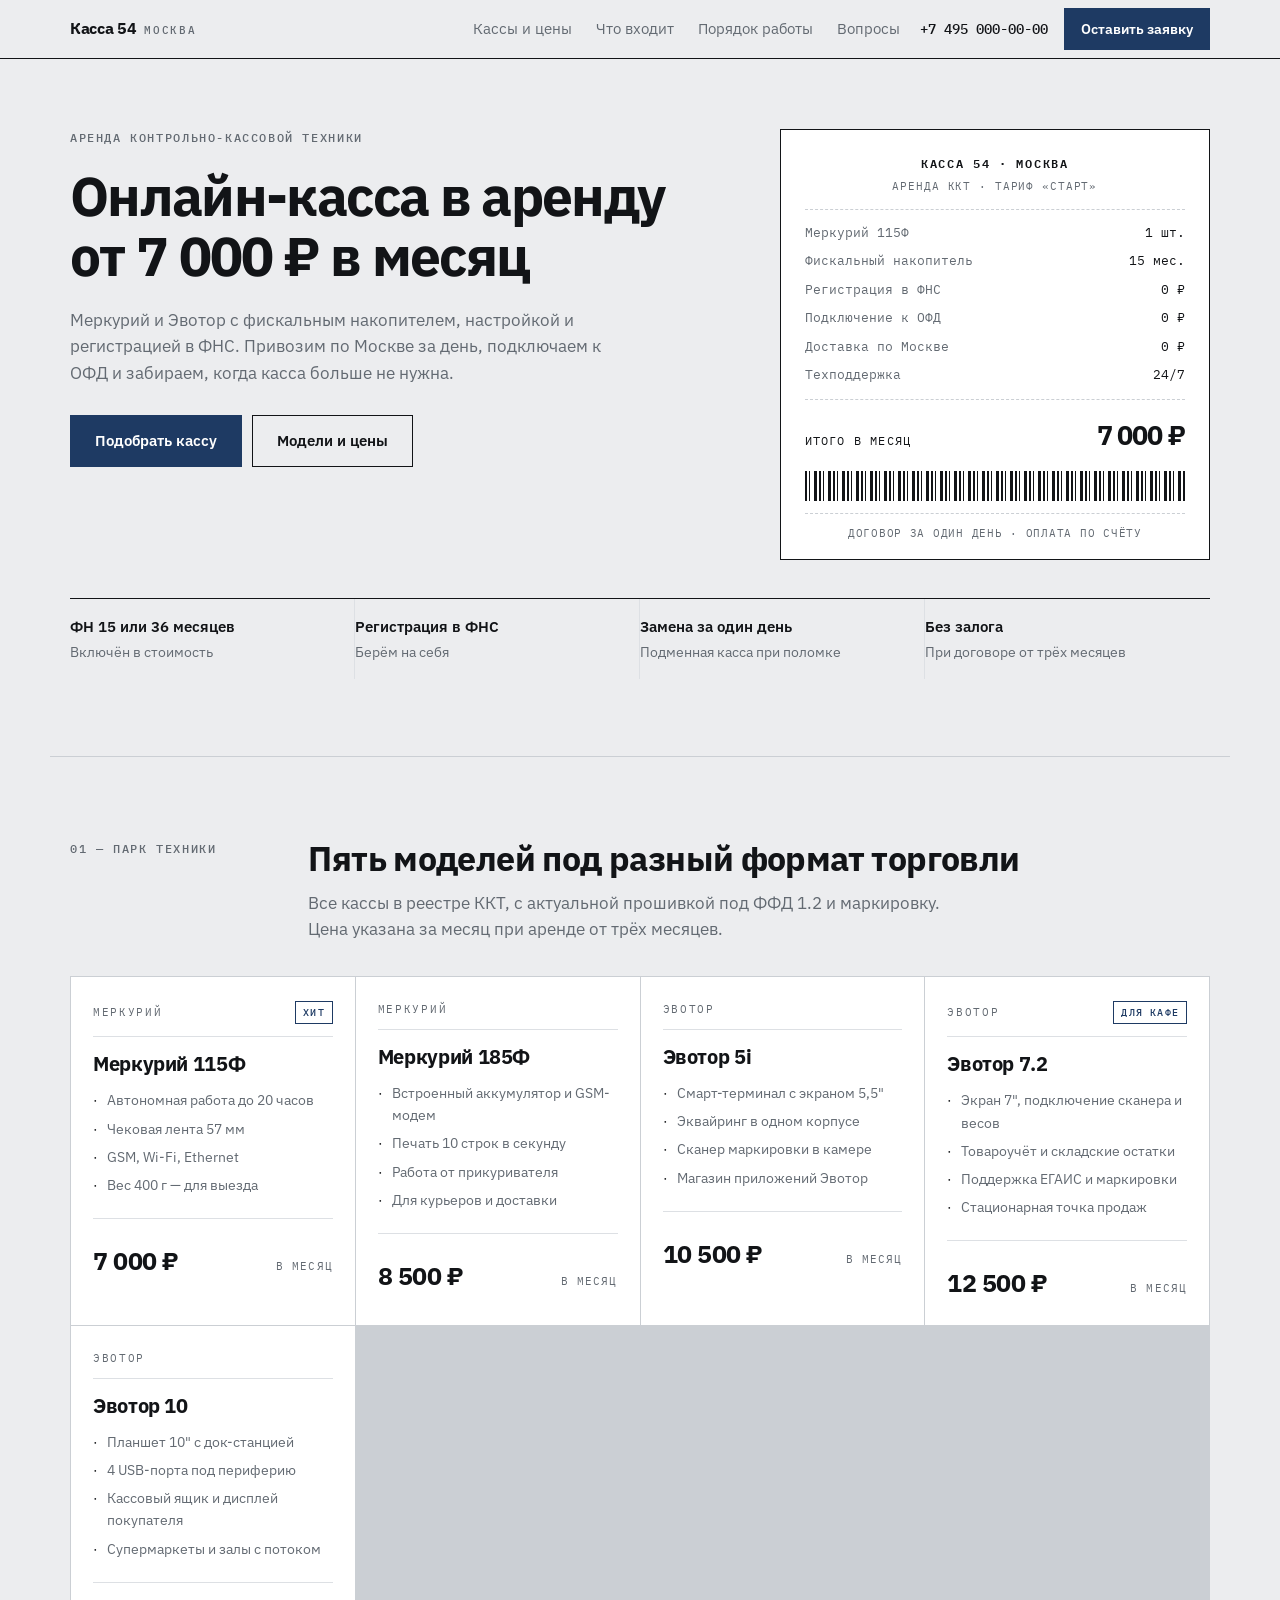
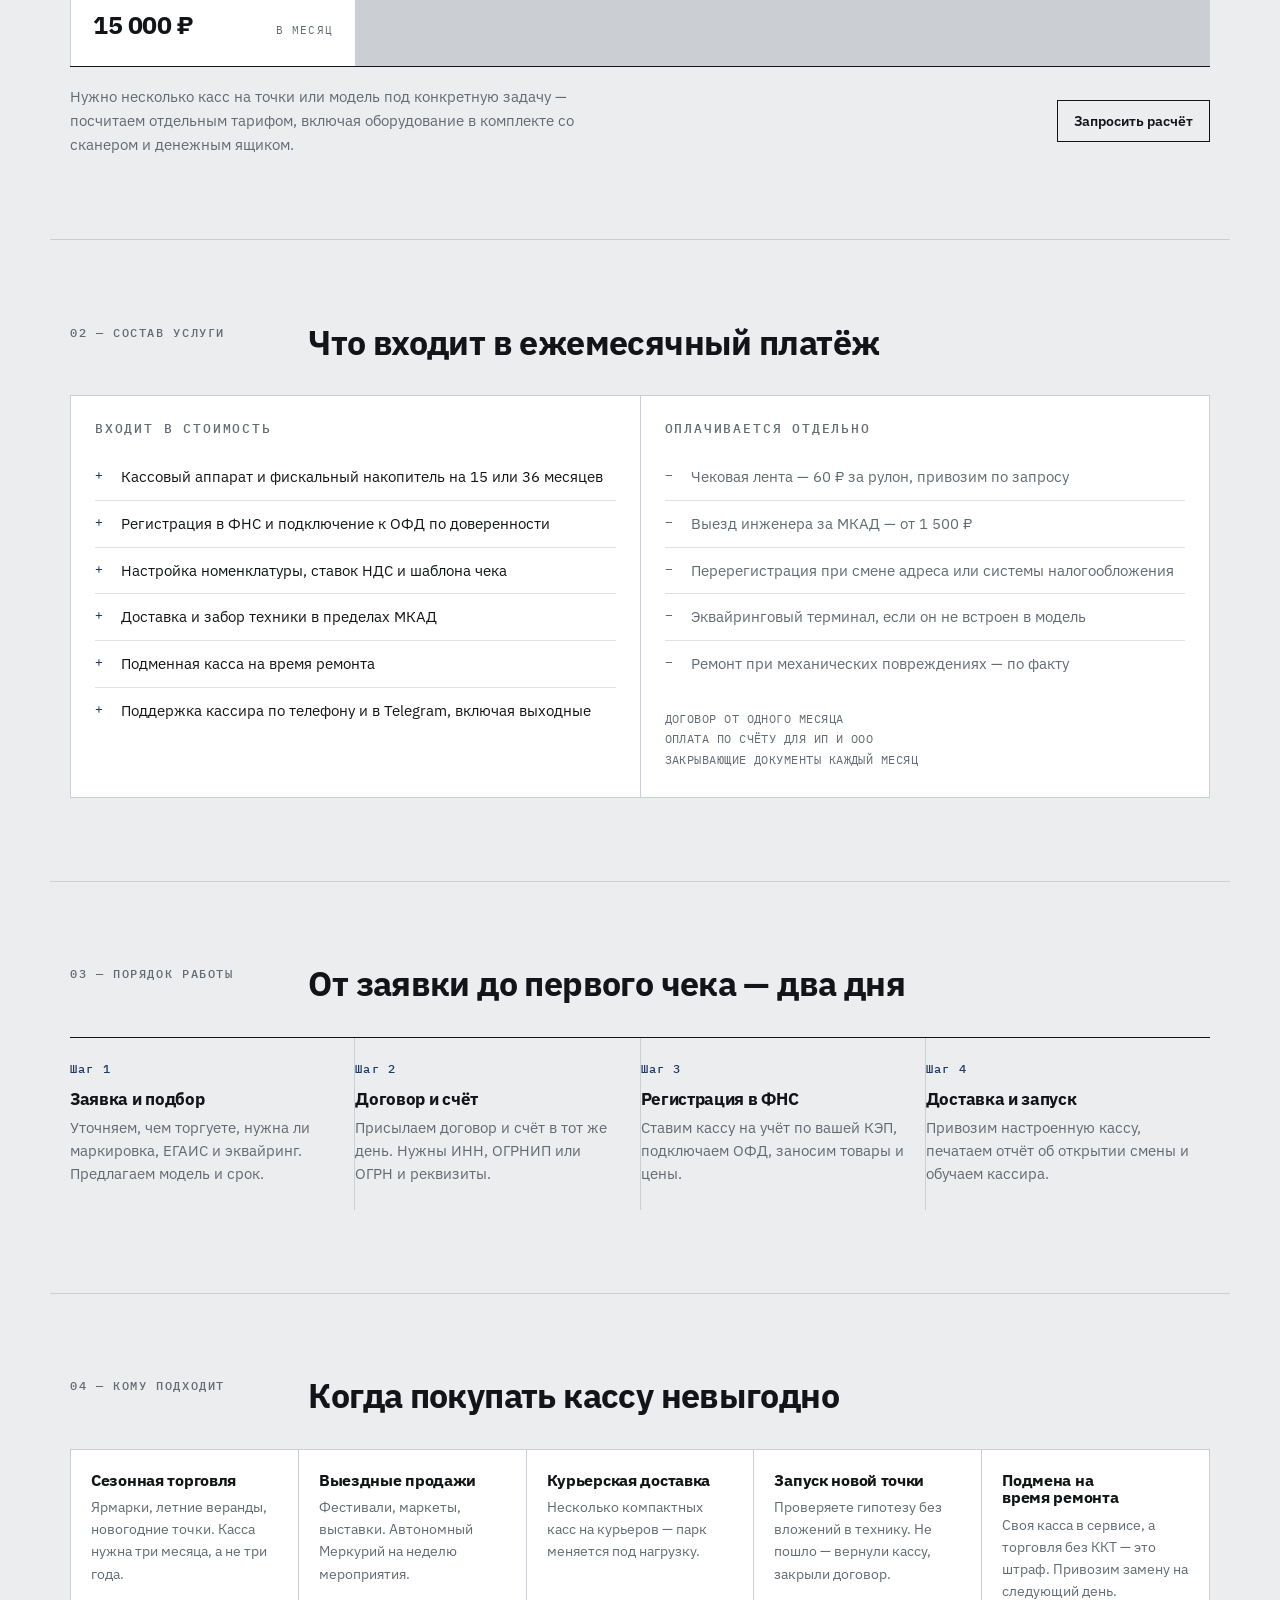
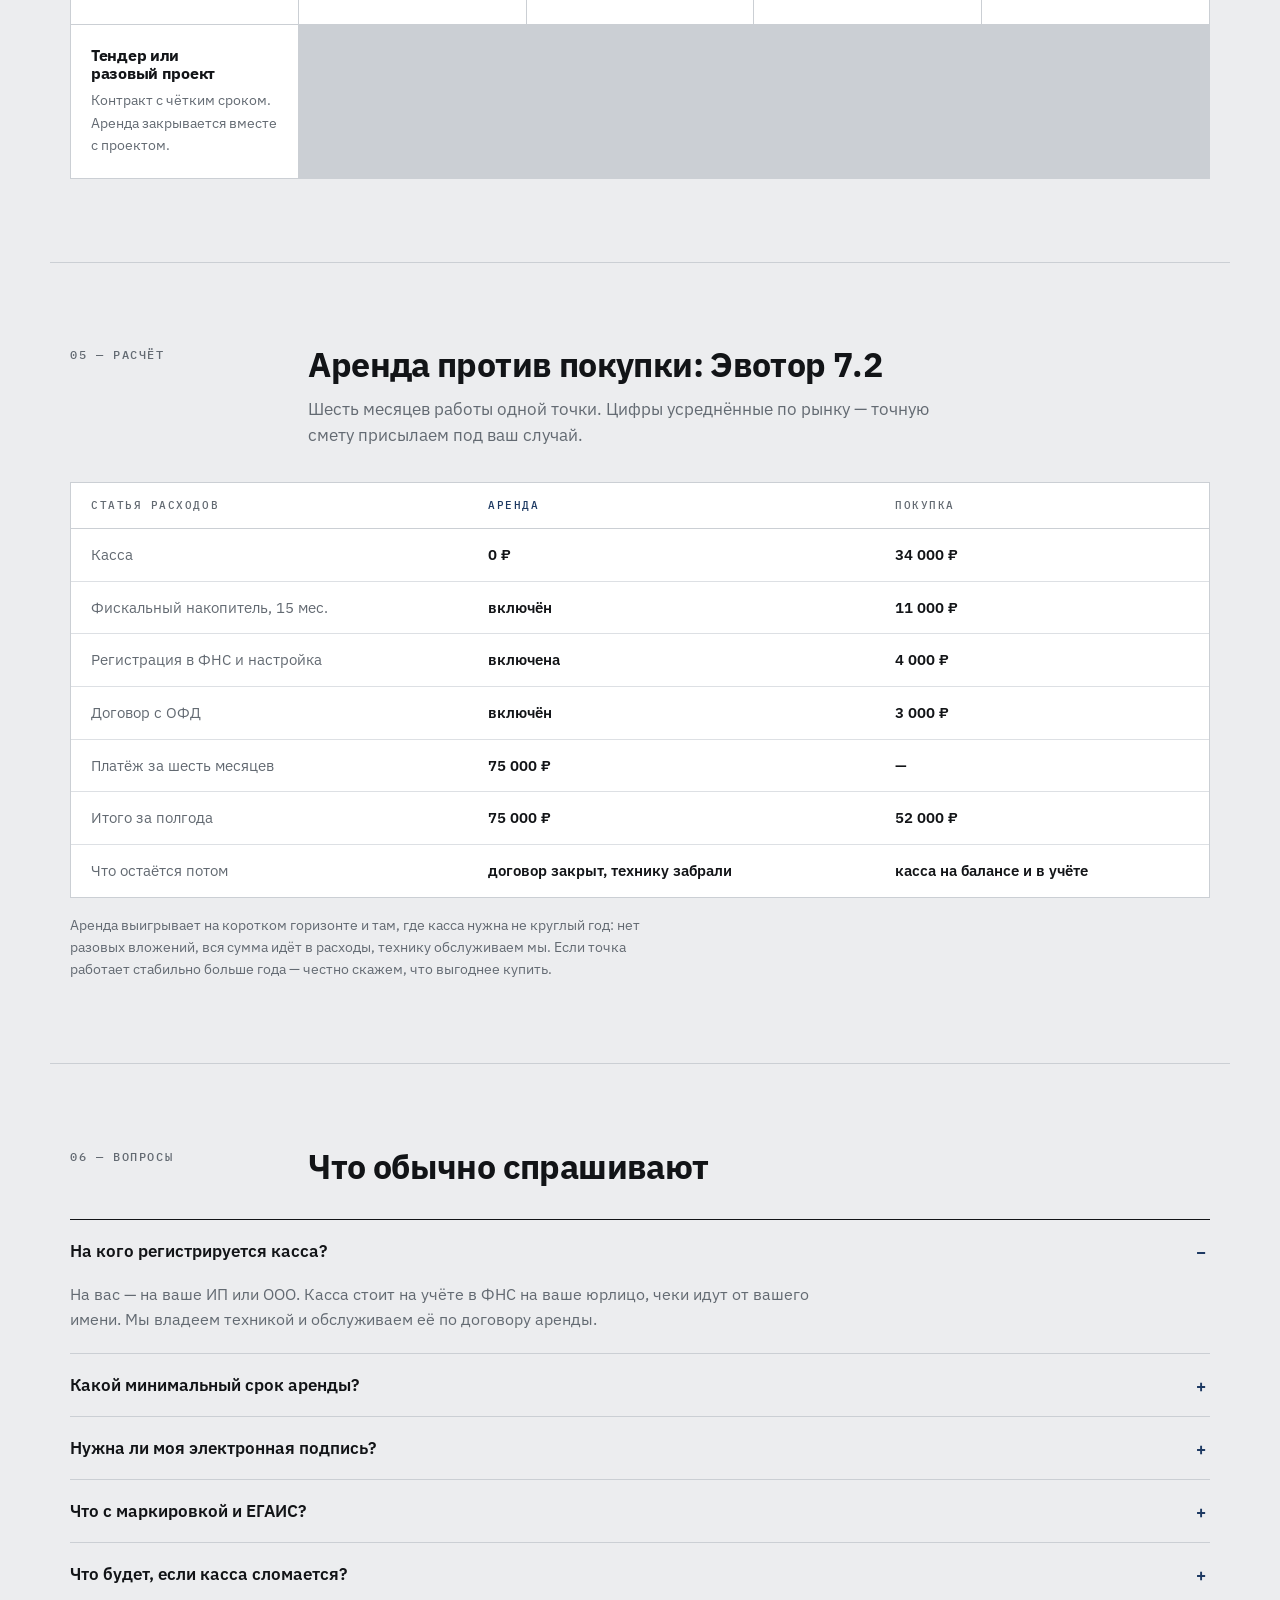
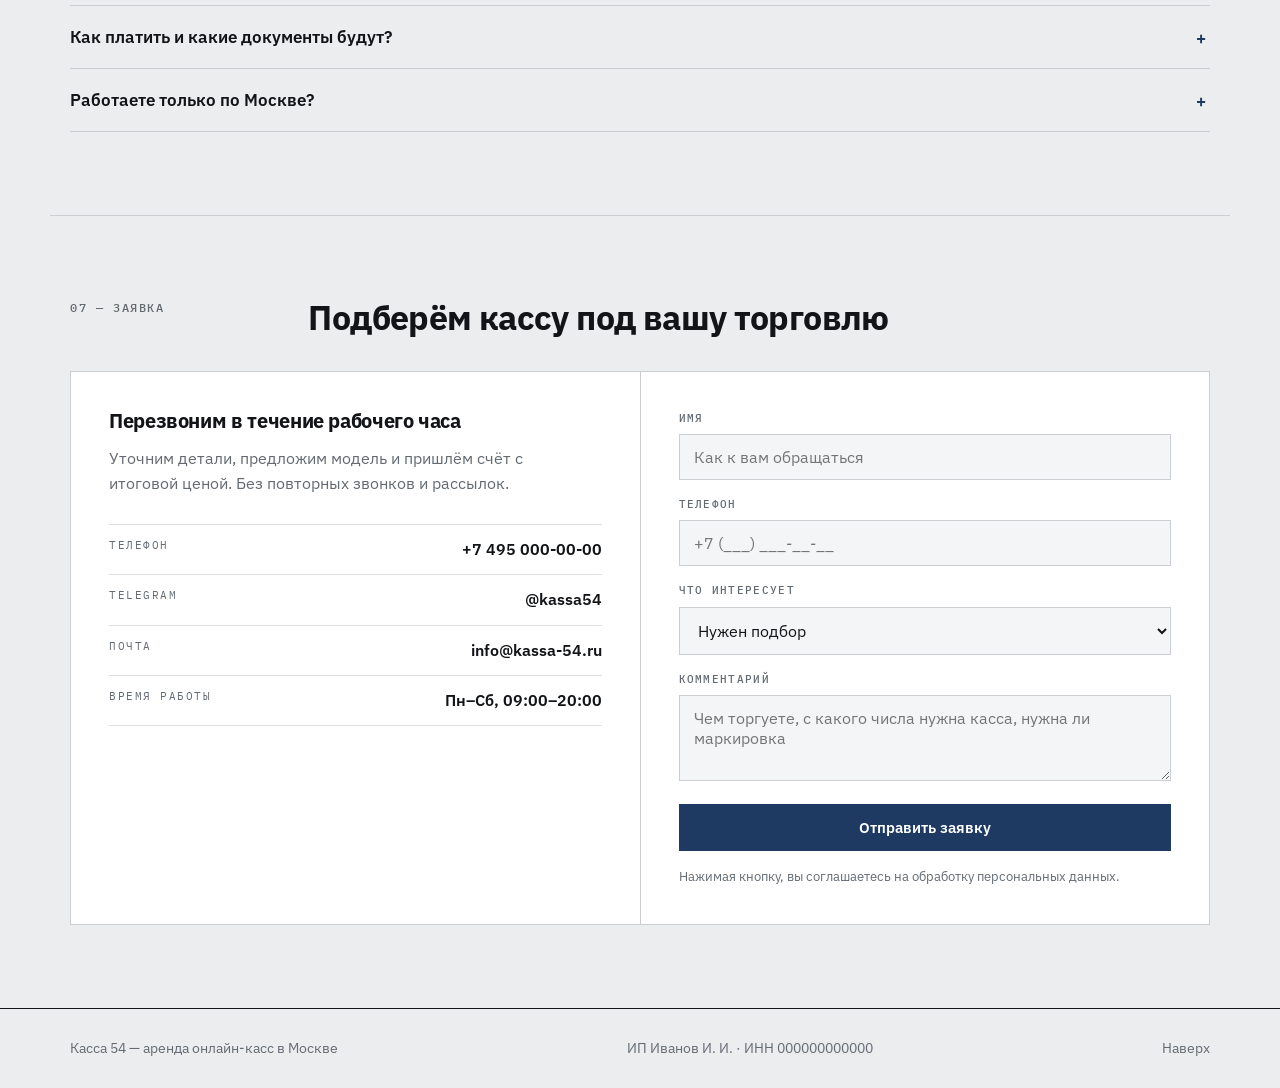
==== index.html @ 59d6eafa "Лендинг Касса 54: аренда онлайн-касс в Москве Co-Authored-By: Claude Opus 5 <noreply@anthropic.com> " ====
<!doctype html>
<html lang="ru">
<head>
<meta charset="utf-8">
<meta name="viewport" content="width=device-width, initial-scale=1">
<meta name="description" content="Аренда онлайн-касс в Москве: Меркурий и Эвотор от 7 000 ₽ в месяц. Фискальный накопитель, регистрация в ФНС и подключение к ОФД включены.">
<meta property="og:title" content="Касса 54 — аренда онлайн-касс в Москве">
<meta property="og:description" content="Меркурий и Эвотор от 7 000 ₽ в месяц. ФН, регистрация в ФНС и ОФД включены. Доставка по Москве за день.">
<meta property="og:type" content="website">
<meta property="og:locale" content="ru_RU">
<meta property="og:url" content="https://kassa-54.ru/">
<link rel="canonical" href="https://kassa-54.ru/">
<title>Касса 54</title>
<link rel="preconnect" href="https://fonts.gstatic.com" crossorigin>
<link rel="stylesheet" href="https://fonts.googleapis.com/css2?family=IBM+Plex+Sans:wght@400;500;600;700&family=IBM+Plex+Mono:wght@400;500;600&display=swap">
<style>
/* Layout: documentary grid — прямые углы, хайрлайн-линейки, табличные цифры.
   Всё, что содержит число, набрано моноширинным. Акцент один, только на данных и действиях. */
:root{
  --paper:#ECEDEF; --surface:#FFFFFF; --surface-2:#F4F5F6;
  --ink:#121417; --muted:#636A72; --line:#CBCFD4; --line-soft:#DDE0E4;
  --accent:#1E3A63; --accent-ink:#FFFFFF; --accent-soft:#DFE5EE;
  --sans:'IBM Plex Sans',system-ui,'Segoe UI',sans-serif;
  --mono:'IBM Plex Mono',ui-monospace,'Courier New',monospace;
}
@media (prefers-color-scheme:dark){
  :root:not([data-theme="light"]){
    --paper:#0F1113; --surface:#15181B; --surface-2:#1B1F22;
    --ink:#E6E8EA; --muted:#939AA2; --line:#2A2F34; --line-soft:#23282C;
    --accent:#86AAD8; --accent-ink:#0F1113; --accent-soft:#1A2430;
    color-scheme:dark;
  }
}
:root[data-theme="dark"]{
  --paper:#0F1113; --surface:#15181B; --surface-2:#1B1F22;
  --ink:#E6E8EA; --muted:#939AA2; --line:#2A2F34; --line-soft:#23282C;
  --accent:#86AAD8; --accent-ink:#0F1113; --accent-soft:#1A2430;
  color-scheme:dark;
}

*{box-sizing:border-box; border-radius:0}
body{
  margin:0; background:var(--paper); color:var(--ink);
  font-family:var(--sans); font-size:16px; line-height:1.58;
  -webkit-font-smoothing:antialiased;
}
img{max-width:100%}
a{color:inherit}
h1,h2,h3{margin:0; font-weight:700; letter-spacing:-.018em; line-height:1.1; text-wrap:balance}
p{margin:0}
.wrap{width:100%; max-width:1180px; margin-inline:auto; padding-inline:20px}
.sec{padding-block:clamp(48px,6.5vw,88px); border-top:1px solid var(--line)}
.num{font-variant-numeric:tabular-nums}

.eyebrow{
  font-family:var(--mono); font-size:11.5px; font-weight:500; letter-spacing:.14em;
  text-transform:uppercase; color:var(--muted);
}
.sec-head{display:grid; grid-template-columns:200px 1fr; gap:clamp(16px,3vw,40px); align-items:start}
.sec-head h2{font-size:clamp(23px,3vw,34px)}
.sec-head .lede{color:var(--muted); max-width:64ch; margin-top:12px; font-size:16.5px}
@media(max-width:780px){.sec-head{grid-template-columns:1fr; gap:14px}}

/* ---------- header ---------- */
.hdr{position:sticky; top:env(safe-area-inset-top,0px); z-index:50; background:var(--paper); border-bottom:1px solid var(--ink)}
.hdr-in{display:flex; align-items:center; gap:20px; min-height:58px}
.logo{display:flex; align-items:baseline; gap:8px; font-weight:700; font-size:16px; letter-spacing:-.02em; text-decoration:none}
.logo span{font-family:var(--mono); font-size:10.5px; font-weight:500; letter-spacing:.16em; color:var(--muted); text-transform:uppercase}
.nav{display:flex; gap:24px; margin-left:auto; font-size:14.5px}
.nav a{text-decoration:none; color:var(--muted)}
.nav a:hover{color:var(--ink)}
.hdr-cta{display:flex; align-items:center; gap:16px}
.hdr-tel{font-family:var(--mono); font-size:14px; font-weight:500; text-decoration:none; white-space:nowrap; font-variant-numeric:tabular-nums}
@media(max-width:940px){.nav{display:none} .hdr-tel{display:none}}

.btn{
  display:inline-flex; align-items:center; justify-content:center;
  font-weight:600; font-size:15px; text-decoration:none; cursor:pointer;
  padding:13px 24px; border:1px solid var(--ink); background:transparent; color:var(--ink);
  font-family:inherit;
}
.btn-primary{background:var(--accent); border-color:var(--accent); color:var(--accent-ink)}
.btn-primary:hover{background:color-mix(in srgb,var(--accent) 85%,var(--ink))}
.btn-ghost:hover{background:var(--surface)}
.btn-sm{padding:9px 16px; font-size:14px}
:focus-visible{outline:2px solid var(--accent); outline-offset:2px}

/* ---------- hero ---------- */
.hero{padding-block:clamp(40px,5.5vw,72px) clamp(44px,6vw,80px); border-top:none}
.hero-grid{display:grid; grid-template-columns:1.2fr .8fr; gap:clamp(28px,5vw,68px); align-items:start}
.hero h1{font-size:clamp(31px,4.8vw,55px); letter-spacing:-.03em}
.hero .lede{margin-top:20px; color:var(--muted); max-width:56ch; font-size:17px}
.hero-actions{display:flex; flex-wrap:wrap; gap:10px; margin-top:28px}
@media(max-width:880px){.hero-grid{grid-template-columns:1fr}}

.ticks{display:grid; grid-template-columns:repeat(auto-fit,minmax(190px,1fr)); gap:0; margin-top:38px; border-top:1px solid var(--ink)}
.tick{padding:16px 18px 16px 0; border-right:1px solid var(--line-soft)}
.tick:last-child{border-right:none}
.tick b{display:block; font-size:15px; font-weight:600}
.tick span{display:block; font-size:13.5px; color:var(--muted); margin-top:3px}
@media(max-width:620px){.tick{border-right:none; border-bottom:1px solid var(--line-soft); padding-right:0}}

/* receipt */
.receipt{
  background:var(--surface); border:1px solid var(--ink); padding:24px 24px 18px;
  font-family:var(--mono); font-size:13px;
}
.r-head{text-align:center; border-bottom:1px dashed var(--line); padding-bottom:13px}
.r-title{font-weight:600; letter-spacing:.14em; font-size:12px}
.r-sub{color:var(--muted); font-size:11px; letter-spacing:.08em; margin-top:5px}
.r-rows{display:flex; flex-direction:column; gap:8px; padding:13px 0; border-bottom:1px dashed var(--line)}
.r-row{display:flex; justify-content:space-between; gap:14px; font-variant-numeric:tabular-nums}
.r-row span:first-child{color:var(--muted)}
.r-total{display:flex; justify-content:space-between; align-items:baseline; padding-top:14px; font-variant-numeric:tabular-nums; font-size:12px; letter-spacing:.1em}
.r-total b{font-family:var(--sans); font-size:27px; letter-spacing:-.03em}
.r-barcode{height:30px; margin-top:14px; background:repeating-linear-gradient(90deg,var(--ink) 0 2px,transparent 2px 4px,var(--ink) 4px 5px,transparent 5px 9px,var(--ink) 9px 12px,transparent 12px 14px)}
.r-foot{margin-top:12px; padding-top:11px; border-top:1px dashed var(--line); color:var(--muted); font-size:10.5px; letter-spacing:.07em; text-align:center}

/* ---------- park ---------- */
.park{display:grid; grid-template-columns:repeat(auto-fit,minmax(248px,1fr)); gap:1px; margin-top:34px; background:var(--line); border:1px solid var(--line)}
.card{background:var(--surface); padding:24px 22px 22px; display:flex; flex-direction:column; min-width:0}
.card-top{display:flex; align-items:center; justify-content:space-between; gap:10px; padding-bottom:12px; border-bottom:1px solid var(--line-soft)}
.brand{font-family:var(--mono); font-size:10.5px; letter-spacing:.16em; text-transform:uppercase; color:var(--muted)}
.tag{font-family:var(--mono); font-size:10px; letter-spacing:.12em; text-transform:uppercase; padding:3px 7px; border:1px solid var(--accent); color:var(--accent); font-weight:500}
.card h3{font-size:20px; margin-top:16px}
.specs{list-style:none; padding:0; margin:14px 0 0; display:flex; flex-direction:column; gap:6px; font-size:14px; color:var(--muted)}
.specs li{display:flex; gap:9px}
.specs li::before{content:"·"; color:var(--ink)}
.price{margin-top:auto; padding-top:22px; display:flex; align-items:baseline; justify-content:space-between; border-top:1px solid var(--line-soft); margin-top:22px}
.price b{font-size:25px; font-variant-numeric:tabular-nums; letter-spacing:-.02em}
.price span{color:var(--muted); font-family:var(--mono); font-size:11px; letter-spacing:.1em; text-transform:uppercase}
.park-note{display:flex; flex-wrap:wrap; align-items:center; justify-content:space-between; gap:16px; padding:18px 0 0; border-top:1px solid var(--ink); margin-top:-1px; padding-top:18px}
.park-note p{font-size:15px; color:var(--muted); max-width:62ch}

/* ---------- included ---------- */
.two{display:grid; grid-template-columns:1fr 1fr; gap:1px; margin-top:34px; background:var(--line); border:1px solid var(--line)}
@media(max-width:780px){.two{grid-template-columns:1fr}}
.panel{background:var(--surface); padding:26px 24px}
.panel h3{font-size:13px; font-family:var(--mono); font-weight:500; letter-spacing:.14em; text-transform:uppercase; color:var(--muted)}
.list{list-style:none; padding:0; margin:18px 0 0; display:flex; flex-direction:column}
.list li{display:grid; grid-template-columns:22px 1fr; gap:4px; font-size:15px; padding:11px 0; border-bottom:1px solid var(--line-soft)}
.list li:last-child{border-bottom:none}
.list .m{font-family:var(--mono); font-size:13px; color:var(--accent)}
.list.no .m{color:var(--muted)}
.list.no li{color:var(--muted)}
.terms{margin-top:22px; font-family:var(--mono); font-size:11.5px; color:var(--muted); line-height:1.8; letter-spacing:.04em}

/* ---------- steps ---------- */
.steps{display:grid; grid-template-columns:repeat(auto-fit,minmax(210px,1fr)); gap:1px; margin-top:34px; background:var(--line); border-top:1px solid var(--ink)}
.step{background:var(--paper); padding:22px 20px 24px 0; min-width:0}
.step .n{font-family:var(--mono); font-size:12px; font-weight:500; color:var(--accent); letter-spacing:.1em}
.step h3{font-size:17px; margin-top:12px}
.step p{color:var(--muted); font-size:14.5px; margin-top:8px}

/* ---------- cases ---------- */
.cases{display:grid; grid-template-columns:repeat(auto-fit,minmax(215px,1fr)); gap:1px; margin-top:34px; background:var(--line); border:1px solid var(--line)}
.case{background:var(--surface); padding:22px 20px; min-width:0}
.case h3{font-size:16px}
.case p{color:var(--muted); font-size:14px; margin-top:7px}

/* ---------- table ---------- */
.tablewrap{overflow-x:auto; margin-top:34px; border:1px solid var(--line); background:var(--surface)}
table{border-collapse:collapse; width:100%; min-width:560px; font-size:15px}
th,td{text-align:left; padding:14px 20px; border-bottom:1px solid var(--line-soft)}
tr:last-child td{border-bottom:none}
thead th{font-family:var(--mono); font-size:11px; letter-spacing:.14em; text-transform:uppercase; color:var(--muted); font-weight:500; border-bottom:1px solid var(--line)}
thead th.hl{color:var(--accent)}
td:first-child{color:var(--muted)}
td.v{font-weight:600; font-variant-numeric:tabular-nums}
.note{margin-top:16px; font-size:14px; color:var(--muted); max-width:72ch}

/* ---------- faq ---------- */
.faq{margin-top:34px; border-top:1px solid var(--ink)}
details{border-bottom:1px solid var(--line)}
summary{cursor:pointer; list-style:none; padding:18px 40px 18px 0; position:relative; font-weight:600; font-size:16.5px}
summary::-webkit-details-marker{display:none}
summary::after{content:"+"; position:absolute; right:4px; top:18px; font-family:var(--mono); font-size:17px; color:var(--accent)}
details[open] summary::after{content:"−"}
details p{padding:0 0 20px; color:var(--muted); max-width:76ch}

/* ---------- form ---------- */
.cta-grid{display:grid; grid-template-columns:1fr 1fr; gap:1px; margin-top:34px; background:var(--line); border:1px solid var(--line)}
@media(max-width:860px){.cta-grid{grid-template-columns:1fr}}
.cta-left,.cta-right{background:var(--surface); padding:clamp(24px,3.2vw,38px)}
.cta-left h2{font-size:clamp(22px,2.6vw,30px)}
.cta-left p{color:var(--muted); margin-top:14px; max-width:46ch}
.contacts{list-style:none; padding:0; margin:28px 0 0; border-top:1px solid var(--line-soft)}
.contacts li{display:flex; justify-content:space-between; gap:16px; padding:12px 0; border-bottom:1px solid var(--line-soft); flex-wrap:wrap}
.contacts .k{font-family:var(--mono); font-size:11px; letter-spacing:.14em; text-transform:uppercase; color:var(--muted)}
.contacts .v{font-size:16px; font-weight:600; font-variant-numeric:tabular-nums}
form{display:flex; flex-direction:column; gap:16px}
label{font-family:var(--mono); font-size:11px; font-weight:500; letter-spacing:.12em; text-transform:uppercase; color:var(--muted); display:block; margin-bottom:7px}
input,select,textarea{
  width:100%; font-family:inherit; font-size:15.5px; color:var(--ink);
  background:var(--surface-2); border:1px solid var(--line); padding:12px 14px;
}
textarea{resize:vertical}
input:focus,select:focus,textarea:focus{border-color:var(--accent); outline:none}
.agree{font-size:12.5px; color:var(--muted); line-height:1.5}
.sent{padding:22px; border:1px solid var(--accent); background:var(--accent-soft); font-size:15px}
.sent b{display:block; font-size:17px; margin-bottom:6px}

/* ---------- footer ---------- */
.ftr{border-top:1px solid var(--ink); padding-block:28px; font-size:14px; color:var(--muted)}
.ftr-in{display:flex; flex-wrap:wrap; gap:12px 28px; align-items:center; justify-content:space-between}
.ftr a{text-decoration:none}
.ftr a:hover{color:var(--ink)}
</style>
</head>
<body>


<header class="hdr">
  <div class="wrap hdr-in">
    <a class="logo" href="#top">Касса 54 <span>Москва</span></a>
    <nav class="nav">
      <a href="#park">Кассы и цены</a>
      <a href="#included">Что входит</a>
      <a href="#how">Порядок работы</a>
      <a href="#faq">Вопросы</a>
    </nav>
    <div class="hdr-cta">
      <a class="hdr-tel" href="tel:+74950000000">+7 495 000-00-00</a>
      <a class="btn btn-primary btn-sm" href="#zayavka">Оставить заявку</a>
    </div>
  </div>
</header>

<main id="top">

  <!-- HERO -->
  <section class="wrap sec hero">
    <div class="hero-grid">
      <div>
        <p class="eyebrow">Аренда контрольно-кассовой техники</p>
        <h1 style="margin-top:18px">Онлайн-касса в аренду от 7 000 ₽ в месяц</h1>
        <p class="lede">Меркурий и Эвотор с фискальным накопителем, настройкой и регистрацией в ФНС. Привозим по Москве за день, подключаем к ОФД и забираем, когда касса больше не нужна.</p>
        <div class="hero-actions">
          <a class="btn btn-primary" href="#zayavka">Подобрать кассу</a>
          <a class="btn btn-ghost" href="#park">Модели и цены</a>
        </div>
      </div>

      <div class="receipt">
        <div class="r-head">
          <div class="r-title">КАССА 54 · МОСКВА</div>
          <div class="r-sub">АРЕНДА ККТ · ТАРИФ «СТАРТ»</div>
        </div>
        <div class="r-rows">
          <div class="r-row"><span>Меркурий 115Ф</span><span>1 шт.</span></div>
          <div class="r-row"><span>Фискальный накопитель</span><span>15 мес.</span></div>
          <div class="r-row"><span>Регистрация в ФНС</span><span>0 ₽</span></div>
          <div class="r-row"><span>Подключение к ОФД</span><span>0 ₽</span></div>
          <div class="r-row"><span>Доставка по Москве</span><span>0 ₽</span></div>
          <div class="r-row"><span>Техподдержка</span><span>24/7</span></div>
        </div>
        <div class="r-total"><span>ИТОГО В МЕСЯЦ</span><b>7 000 ₽</b></div>
        <div class="r-barcode" aria-hidden="true"></div>
        <div class="r-foot">ДОГОВОР ЗА ОДИН ДЕНЬ · ОПЛАТА ПО СЧЁТУ</div>
      </div>
    </div>

    <div class="ticks">
      <div class="tick"><b>ФН 15 или 36 месяцев</b><span>Включён в стоимость</span></div>
      <div class="tick"><b>Регистрация в ФНС</b><span>Берём на себя</span></div>
      <div class="tick"><b>Замена за один день</b><span>Подменная касса при поломке</span></div>
      <div class="tick"><b>Без залога</b><span>При договоре от трёх месяцев</span></div>
    </div>
  </section>

  <!-- PARK -->
  <section class="wrap sec" id="park">
    <div class="sec-head">
      <p class="eyebrow">01 — Парк техники</p>
      <div>
        <h2>Пять моделей под разный формат торговли</h2>
        <p class="lede">Все кассы в реестре ККТ, с актуальной прошивкой под ФФД 1.2 и маркировку. Цена указана за месяц при аренде от трёх месяцев.</p>
      </div>
    </div>

    <div class="park">
      <article class="card">
        <div class="card-top"><span class="brand">Меркурий</span><span class="tag">Хит</span></div>
        <h3>Меркурий 115Ф</h3>
        <ul class="specs">
          <li>Автономная работа до 20 часов</li>
          <li>Чековая лента 57 мм</li>
          <li>GSM, Wi-Fi, Ethernet</li>
          <li>Вес 400 г — для выезда</li>
        </ul>
        <div class="price"><b>7 000 ₽</b><span>в месяц</span></div>
      </article>

      <article class="card">
        <div class="card-top"><span class="brand">Меркурий</span></div>
        <h3>Меркурий 185Ф</h3>
        <ul class="specs">
          <li>Встроенный аккумулятор и GSM-модем</li>
          <li>Печать 10 строк в секунду</li>
          <li>Работа от прикуривателя</li>
          <li>Для курьеров и доставки</li>
        </ul>
        <div class="price"><b>8 500 ₽</b><span>в месяц</span></div>
      </article>

      <article class="card">
        <div class="card-top"><span class="brand">Эвотор</span></div>
        <h3>Эвотор 5i</h3>
        <ul class="specs">
          <li>Смарт-терминал с экраном 5,5"</li>
          <li>Эквайринг в одном корпусе</li>
          <li>Сканер маркировки в камере</li>
          <li>Магазин приложений Эвотор</li>
        </ul>
        <div class="price"><b>10 500 ₽</b><span>в месяц</span></div>
      </article>

      <article class="card">
        <div class="card-top"><span class="brand">Эвотор</span><span class="tag">Для кафе</span></div>
        <h3>Эвотор 7.2</h3>
        <ul class="specs">
          <li>Экран 7", подключение сканера и весов</li>
          <li>Товароучёт и складские остатки</li>
          <li>Поддержка ЕГАИС и маркировки</li>
          <li>Стационарная точка продаж</li>
        </ul>
        <div class="price"><b>12 500 ₽</b><span>в месяц</span></div>
      </article>

      <article class="card">
        <div class="card-top"><span class="brand">Эвотор</span></div>
        <h3>Эвотор 10</h3>
        <ul class="specs">
          <li>Планшет 10" с док-станцией</li>
          <li>4 USB-порта под периферию</li>
          <li>Кассовый ящик и дисплей покупателя</li>
          <li>Супермаркеты и залы с потоком</li>
        </ul>
        <div class="price"><b>15 000 ₽</b><span>в месяц</span></div>
      </article>
    </div>

    <div class="park-note">
      <p>Нужно несколько касс на точки или модель под конкретную задачу — посчитаем отдельным тарифом, включая оборудование в комплекте со сканером и денежным ящиком.</p>
      <a class="btn btn-ghost btn-sm" href="#zayavka">Запросить расчёт</a>
    </div>
  </section>

  <!-- INCLUDED -->
  <section class="wrap sec" id="included">
    <div class="sec-head">
      <p class="eyebrow">02 — Состав услуги</p>
      <div><h2>Что входит в ежемесячный платёж</h2></div>
    </div>

    <div class="two">
      <div class="panel">
        <h3>Входит в стоимость</h3>
        <ul class="list">
          <li><span class="m">+</span><span>Кассовый аппарат и фискальный накопитель на 15 или 36 месяцев</span></li>
          <li><span class="m">+</span><span>Регистрация в ФНС и подключение к ОФД по доверенности</span></li>
          <li><span class="m">+</span><span>Настройка номенклатуры, ставок НДС и шаблона чека</span></li>
          <li><span class="m">+</span><span>Доставка и забор техники в пределах МКАД</span></li>
          <li><span class="m">+</span><span>Подменная касса на время ремонта</span></li>
          <li><span class="m">+</span><span>Поддержка кассира по телефону и в Telegram, включая выходные</span></li>
        </ul>
      </div>

      <div class="panel">
        <h3>Оплачивается отдельно</h3>
        <ul class="list no">
          <li><span class="m">−</span><span>Чековая лента — 60 ₽ за рулон, привозим по запросу</span></li>
          <li><span class="m">−</span><span>Выезд инженера за МКАД — от 1 500 ₽</span></li>
          <li><span class="m">−</span><span>Перерегистрация при смене адреса или системы налогообложения</span></li>
          <li><span class="m">−</span><span>Эквайринговый терминал, если он не встроен в модель</span></li>
          <li><span class="m">−</span><span>Ремонт при механических повреждениях — по факту</span></li>
        </ul>
        <p class="terms">ДОГОВОР ОТ ОДНОГО МЕСЯЦА<br>ОПЛАТА ПО СЧЁТУ ДЛЯ ИП И ООО<br>ЗАКРЫВАЮЩИЕ ДОКУМЕНТЫ КАЖДЫЙ МЕСЯЦ</p>
      </div>
    </div>
  </section>

  <!-- HOW -->
  <section class="wrap sec" id="how">
    <div class="sec-head">
      <p class="eyebrow">03 — Порядок работы</p>
      <div><h2>От заявки до первого чека — два дня</h2></div>
    </div>

    <div class="steps">
      <div class="step">
        <div class="n">Шаг 1</div>
        <h3>Заявка и подбор</h3>
        <p>Уточняем, чем торгуете, нужна ли маркировка, ЕГАИС и эквайринг. Предлагаем модель и срок.</p>
      </div>
      <div class="step">
        <div class="n">Шаг 2</div>
        <h3>Договор и счёт</h3>
        <p>Присылаем договор и счёт в тот же день. Нужны ИНН, ОГРНИП или ОГРН и реквизиты.</p>
      </div>
      <div class="step">
        <div class="n">Шаг 3</div>
        <h3>Регистрация в ФНС</h3>
        <p>Ставим кассу на учёт по вашей КЭП, подключаем ОФД, заносим товары и цены.</p>
      </div>
      <div class="step">
        <div class="n">Шаг 4</div>
        <h3>Доставка и запуск</h3>
        <p>Привозим настроенную кассу, печатаем отчёт об открытии смены и обучаем кассира.</p>
      </div>
    </div>
  </section>

  <!-- CASES -->
  <section class="wrap sec">
    <div class="sec-head">
      <p class="eyebrow">04 — Кому подходит</p>
      <div><h2>Когда покупать кассу невыгодно</h2></div>
    </div>

    <div class="cases">
      <div class="case"><h3>Сезонная торговля</h3><p>Ярмарки, летние веранды, новогодние точки. Касса нужна три месяца, а не три года.</p></div>
      <div class="case"><h3>Выездные продажи</h3><p>Фестивали, маркеты, выставки. Автономный Меркурий на неделю мероприятия.</p></div>
      <div class="case"><h3>Курьерская доставка</h3><p>Несколько компактных касс на курьеров — парк меняется под нагрузку.</p></div>
      <div class="case"><h3>Запуск новой точки</h3><p>Проверяете гипотезу без вложений в технику. Не пошло — вернули кассу, закрыли договор.</p></div>
      <div class="case"><h3>Подмена на время ремонта</h3><p>Своя касса в сервисе, а торговля без ККТ — это штраф. Привозим замену на следующий день.</p></div>
      <div class="case"><h3>Тендер или разовый проект</h3><p>Контракт с чётким сроком. Аренда закрывается вместе с проектом.</p></div>
    </div>
  </section>

  <!-- COMPARE -->
  <section class="wrap sec">
    <div class="sec-head">
      <p class="eyebrow">05 — Расчёт</p>
      <div>
        <h2>Аренда против покупки: Эвотор 7.2</h2>
        <p class="lede">Шесть месяцев работы одной точки. Цифры усреднённые по рынку — точную смету присылаем под ваш случай.</p>
      </div>
    </div>

    <div class="tablewrap">
      <table>
        <thead>
          <tr><th>Статья расходов</th><th class="hl">Аренда</th><th>Покупка</th></tr>
        </thead>
        <tbody>
          <tr><td>Касса</td><td class="v">0 ₽</td><td class="v">34 000 ₽</td></tr>
          <tr><td>Фискальный накопитель, 15 мес.</td><td class="v">включён</td><td class="v">11 000 ₽</td></tr>
          <tr><td>Регистрация в ФНС и настройка</td><td class="v">включена</td><td class="v">4 000 ₽</td></tr>
          <tr><td>Договор с ОФД</td><td class="v">включён</td><td class="v">3 000 ₽</td></tr>
          <tr><td>Платёж за шесть месяцев</td><td class="v">75 000 ₽</td><td class="v">—</td></tr>
          <tr><td>Итого за полгода</td><td class="v">75 000 ₽</td><td class="v">52 000 ₽</td></tr>
          <tr><td>Что остаётся потом</td><td class="v">договор закрыт, технику забрали</td><td class="v">касса на балансе и в учёте</td></tr>
        </tbody>
      </table>
    </div>
    <p class="note">Аренда выигрывает на коротком горизонте и там, где касса нужна не круглый год: нет разовых вложений, вся сумма идёт в расходы, технику обслуживаем мы. Если точка работает стабильно больше года — честно скажем, что выгоднее купить.</p>
  </section>

  <!-- FAQ -->
  <section class="wrap sec" id="faq">
    <div class="sec-head">
      <p class="eyebrow">06 — Вопросы</p>
      <div><h2>Что обычно спрашивают</h2></div>
    </div>

    <div class="faq">
      <details open>
        <summary>На кого регистрируется касса?</summary>
        <p>На вас — на ваше ИП или ООО. Касса стоит на учёте в ФНС на ваше юрлицо, чеки идут от вашего имени. Мы владеем техникой и обслуживаем её по договору аренды.</p>
      </details>
      <details>
        <summary>Какой минимальный срок аренды?</summary>
        <p>Один месяц. От трёх месяцев отменяем залог, от шести — даём скидку на тариф. Для разовых мероприятий есть недельный тариф, считаем отдельно.</p>
      </details>
      <details>
        <summary>Нужна ли моя электронная подпись?</summary>
        <p>Для регистрации в ФНС нужна КЭП на руководителя или ИП. Если подписи нет, подскажем, где выпустить за один день. Всё остальное делаем сами.</p>
      </details>
      <details>
        <summary>Что с маркировкой и ЕГАИС?</summary>
        <p>Все кассы работают по ФФД 1.2 и передают коды маркировки. Для алкоголя нужен Эвотор с подключённым УТМ — настраиваем при запуске, если торгуете пивом или крепким.</p>
      </details>
      <details>
        <summary>Что будет, если касса сломается?</summary>
        <p>Звоните в поддержку, диагностируем удалённо. Если дело в технике — на следующий рабочий день привозим подменную кассу и переносим настройки. Простоя не будет.</p>
      </details>
      <details>
        <summary>Как платить и какие документы будут?</summary>
        <p>Счёт на ИП или ООО, оплата по безналу. Каждый месяц присылаем акт и счёт-фактуру — аренда идёт в расходы и уменьшает налоговую базу.</p>
      </details>
      <details>
        <summary>Работаете только по Москве?</summary>
        <p>Доставка и обслуживание бесплатно в пределах МКАД. По области выезжаем за отдельную плату, в другие регионы отправляем настроенную кассу транспортной компанией.</p>
      </details>
    </div>
  </section>

  <!-- CTA -->
  <section class="wrap sec" id="zayavka">
    <div class="sec-head">
      <p class="eyebrow">07 — Заявка</p>
      <div><h2>Подберём кассу под вашу торговлю</h2></div>
    </div>

    <div class="cta-grid">
      <div class="cta-left">
        <h2 style="font-size:20px">Перезвоним в течение рабочего часа</h2>
        <p>Уточним детали, предложим модель и пришлём счёт с итоговой ценой. Без повторных звонков и рассылок.</p>
        <ul class="contacts">
          <li><span class="k">Телефон</span><span class="v">+7 495 000-00-00</span></li>
          <li><span class="k">Telegram</span><span class="v">@kassa54</span></li>
          <li><span class="k">Почта</span><span class="v">info@kassa-54.ru</span></li>
          <li><span class="k">Время работы</span><span class="v">Пн–Сб, 09:00–20:00</span></li>
        </ul>
      </div>

      <div class="cta-right">
        <form id="lead" novalidate>
          <div>
            <label for="f-name">Имя</label>
            <input id="f-name" name="name" type="text" placeholder="Как к вам обращаться" autocomplete="name" required>
          </div>
          <div>
            <label for="f-phone">Телефон</label>
            <input id="f-phone" name="phone" type="tel" placeholder="+7 (___) ___-__-__" autocomplete="tel" required>
          </div>
          <div>
            <label for="f-model">Что интересует</label>
            <select id="f-model" name="model">
              <option>Нужен подбор</option>
              <option>Меркурий 115Ф — 7 000 ₽/мес</option>
              <option>Меркурий 185Ф — 8 500 ₽/мес</option>
              <option>Эвотор 5i — 10 500 ₽/мес</option>
              <option>Эвотор 7.2 — 12 500 ₽/мес</option>
              <option>Эвотор 10 — 15 000 ₽/мес</option>
              <option>Несколько касс на точки</option>
            </select>
          </div>
          <div>
            <label for="f-comment">Комментарий</label>
            <textarea id="f-comment" name="comment" rows="3" placeholder="Чем торгуете, с какого числа нужна касса, нужна ли маркировка"></textarea>
          </div>
          <button class="btn btn-primary" type="submit">Отправить заявку</button>
          <p class="agree">Нажимая кнопку, вы соглашаетесь на обработку персональных данных.</p>
        </form>
        <div class="sent" id="sent" hidden>
          <b>Заявка принята</b>
          Перезвоним на указанный номер в течение рабочего часа и пришлём расчёт.
        </div>
      </div>
    </div>
  </section>
</main>

<footer class="ftr">
  <div class="wrap ftr-in">
    <span>Касса 54 — аренда онлайн-касс в Москве</span>
    <span>ИП Иванов И. И. · ИНН 000000000000</span>
    <a href="#top">Наверх</a>
  </div>
</footer>

<script>
  (function(){
    var form = document.getElementById('lead');
    var sent = document.getElementById('sent');
    if(!form) return;
    form.addEventListener('submit', function(e){
      e.preventDefault();
      var name = form.querySelector('#f-name');
      var phone = form.querySelector('#f-phone');
      if(!name.value.trim()){ name.focus(); return; }
      if(phone.value.replace(/\D/g,'').length < 10){ phone.focus(); return; }
      form.hidden = true;
      sent.hidden = false;
    });
  })();
</script>

</body>
</html>
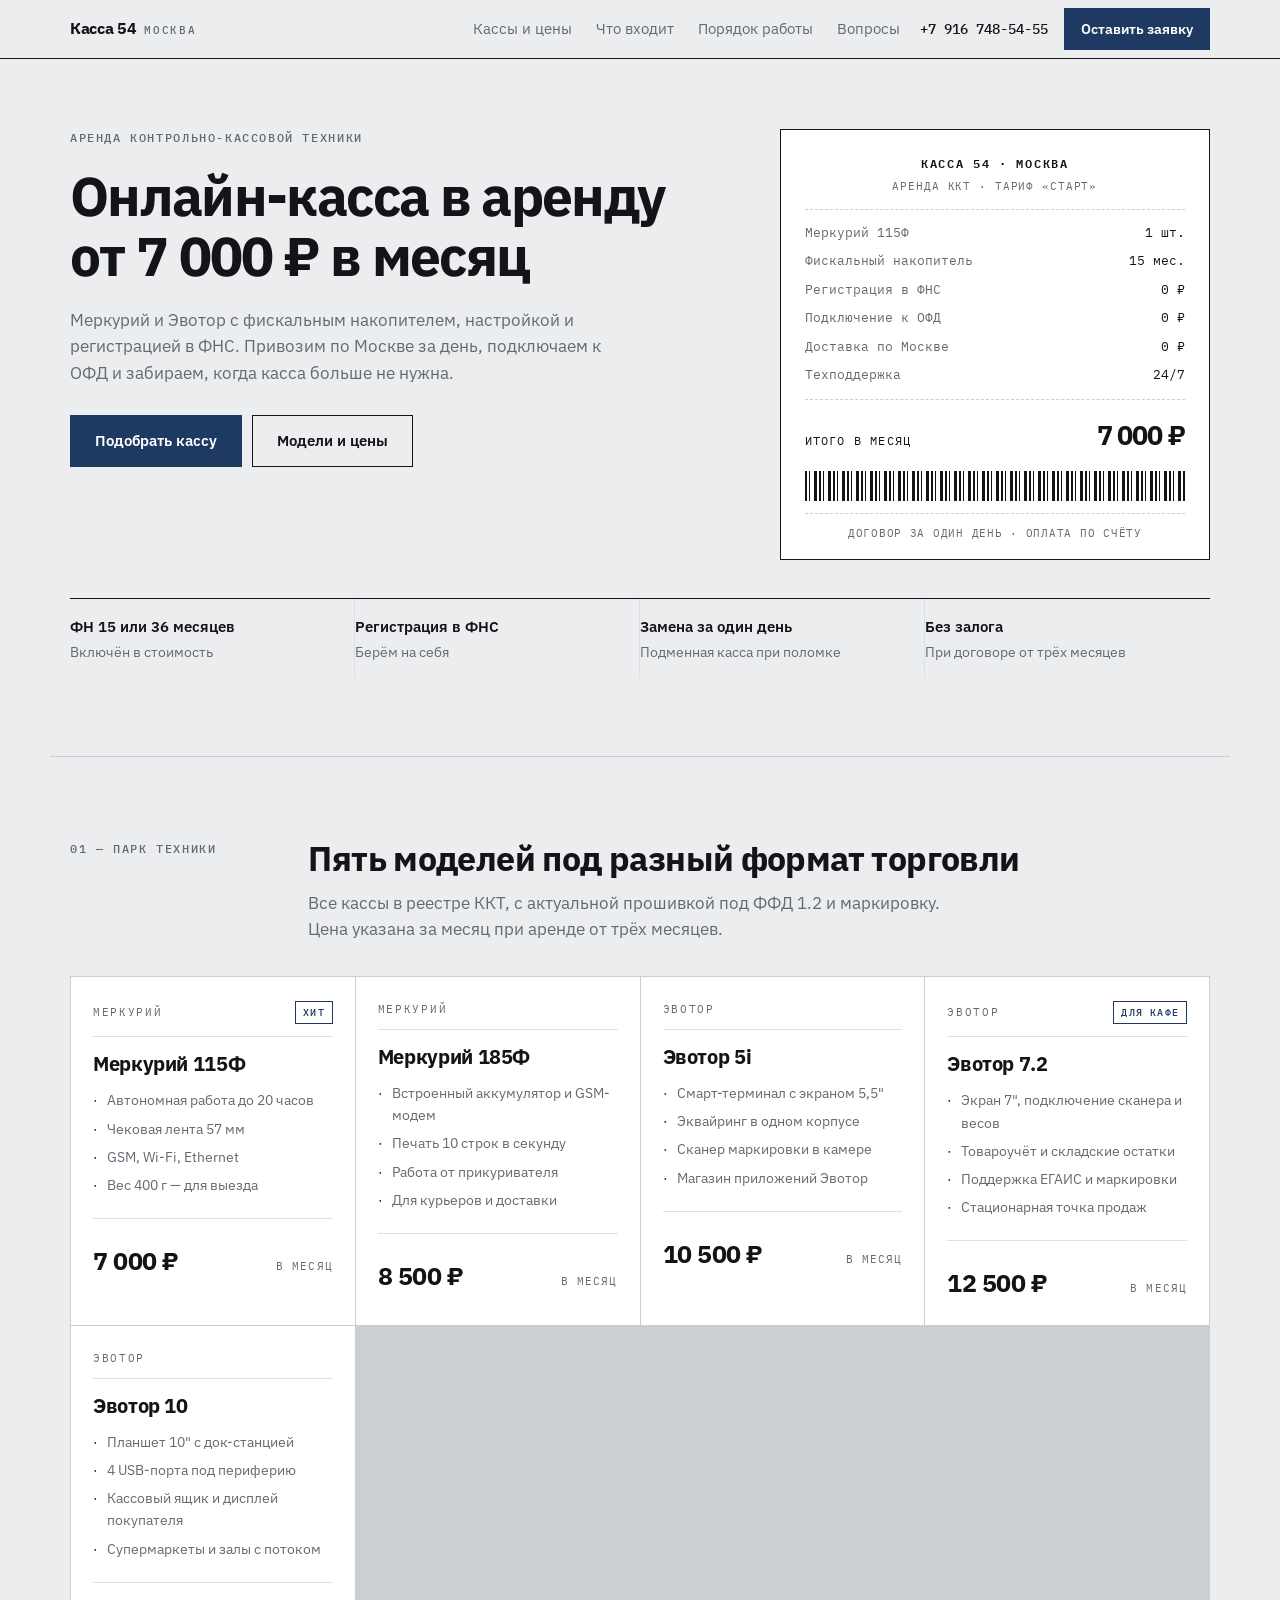
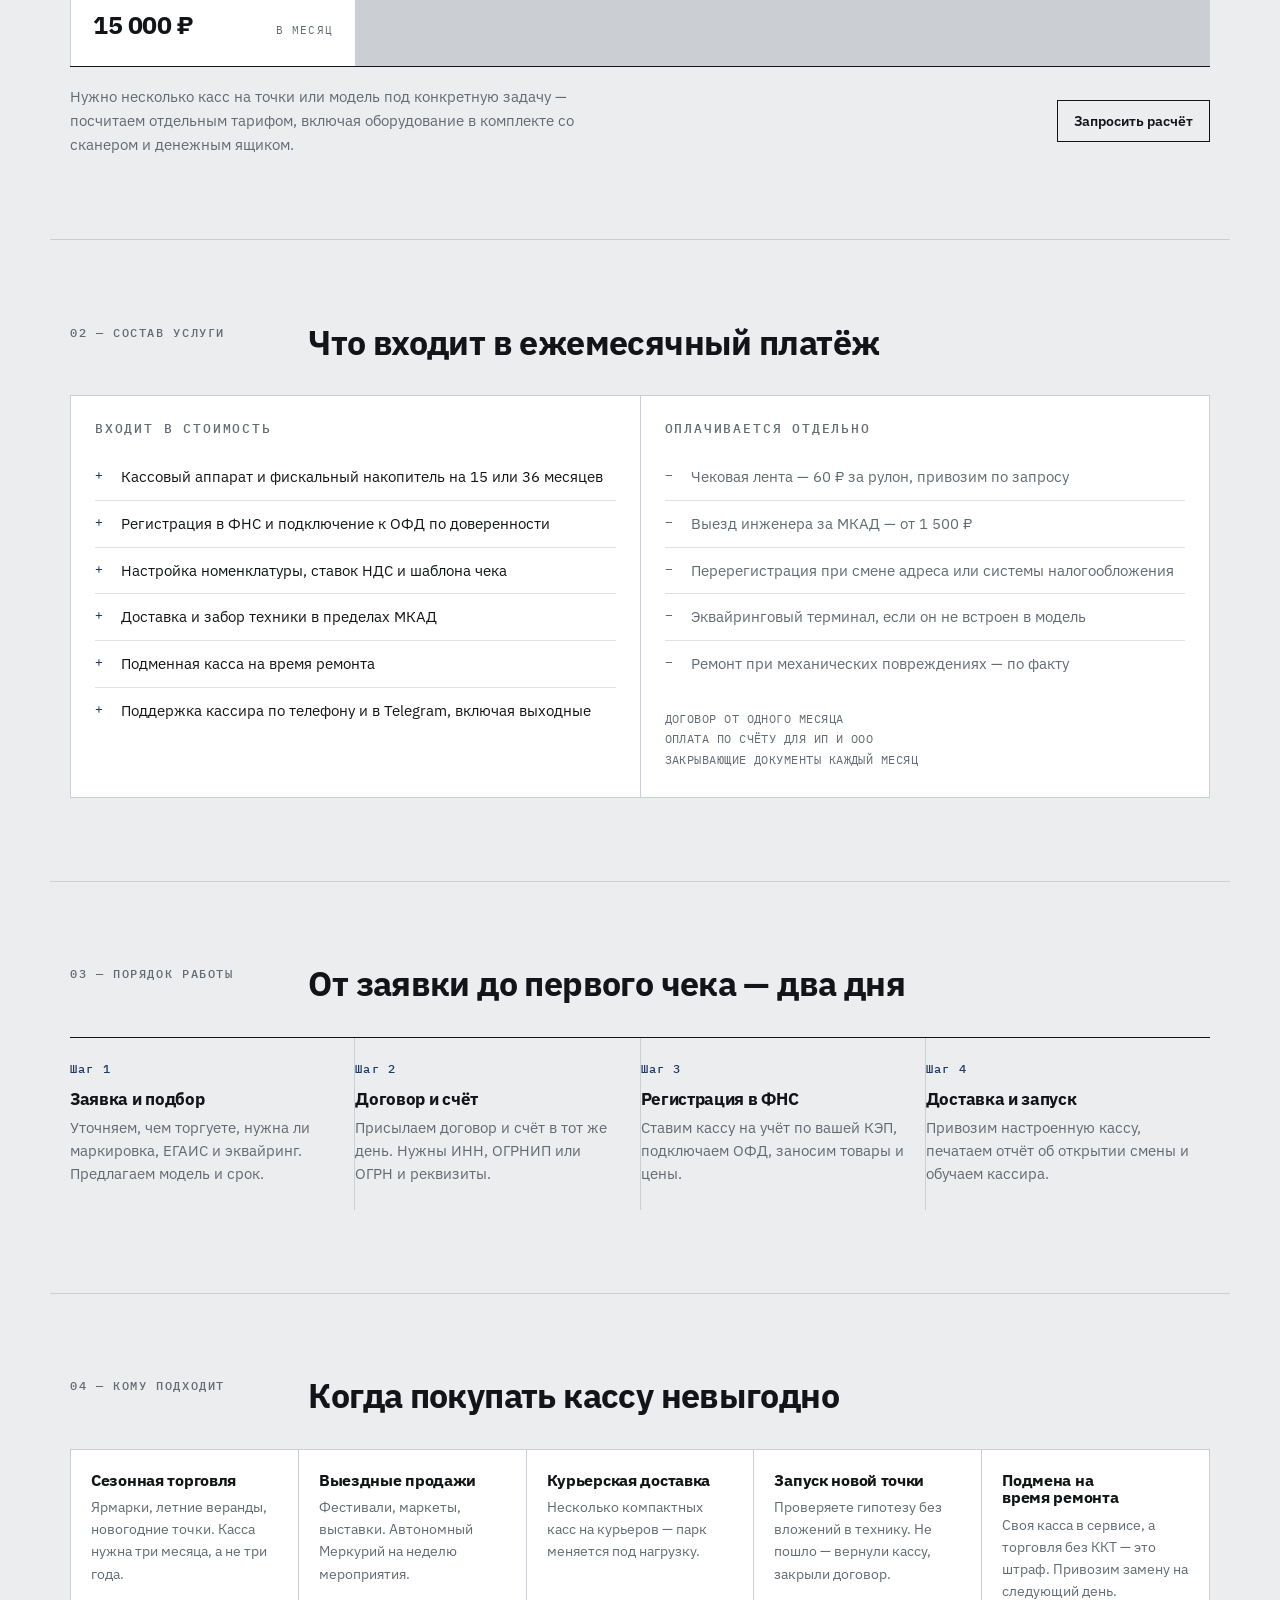
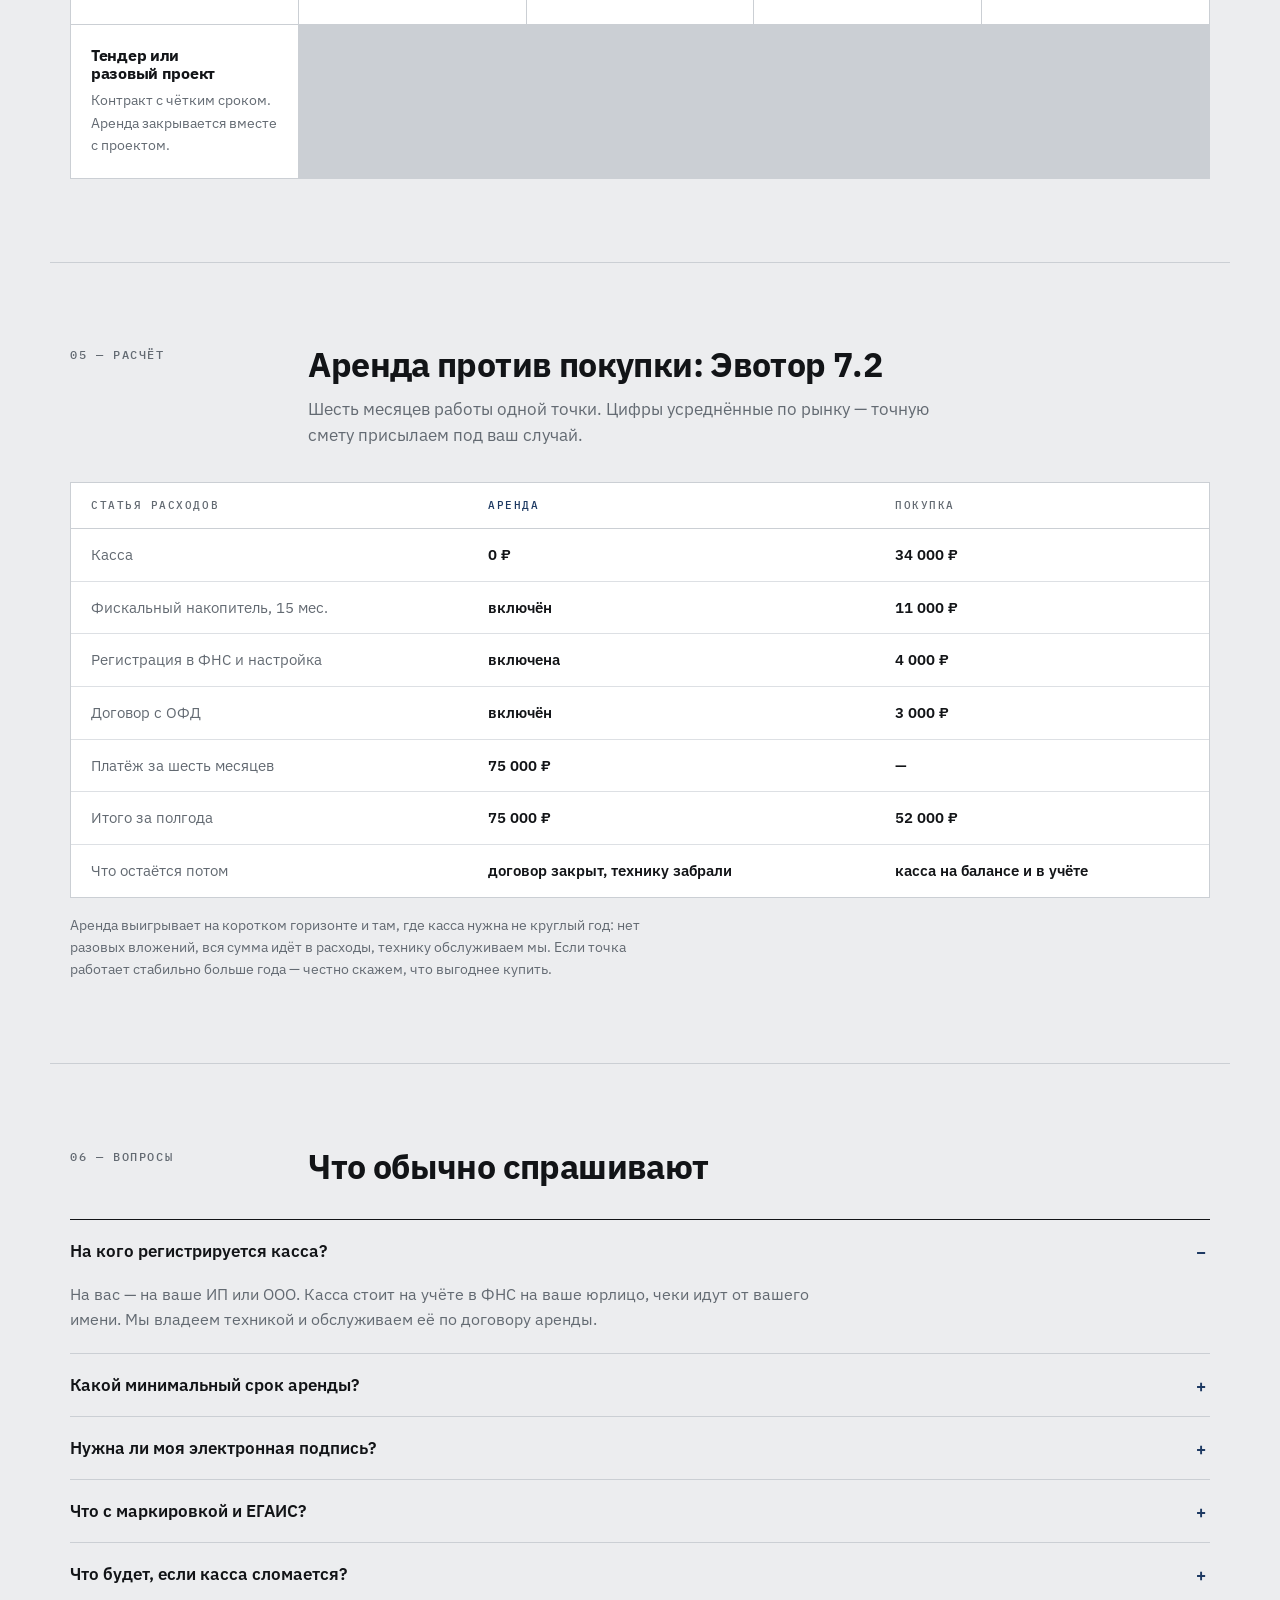
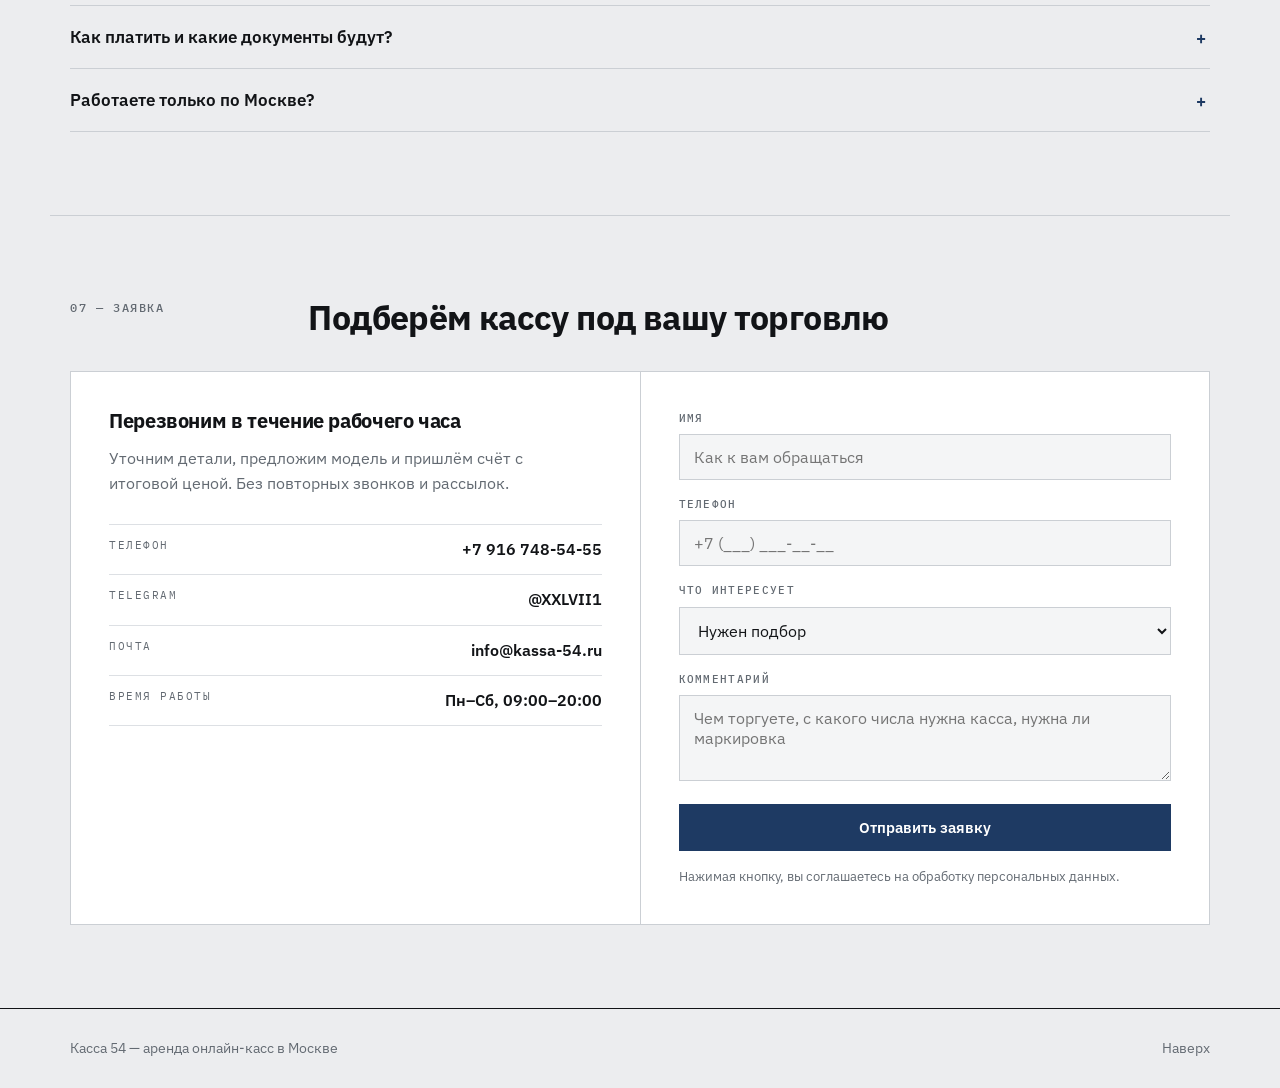
==== commit dbf71c0b: "Заменить контакты на реальные, убрать реквизиты из подвала Co-Authored-By: Claude Opus 5 <noreply@an" ====
--- a/index.html
+++ b/index.html
@@ -220,7 +220,7 @@
       <a href="#faq">Вопросы</a>
     </nav>
     <div class="hdr-cta">
-      <a class="hdr-tel" href="tel:+74950000000">+7 495 000-00-00</a>
+      <a class="hdr-tel" href="tel:+79167485455">+7 916 748-54-55</a>
       <a class="btn btn-primary btn-sm" href="#zayavka">Оставить заявку</a>
     </div>
   </div>
@@ -508,8 +508,8 @@
         <h2 style="font-size:20px">Перезвоним в течение рабочего часа</h2>
         <p>Уточним детали, предложим модель и пришлём счёт с итоговой ценой. Без повторных звонков и рассылок.</p>
         <ul class="contacts">
-          <li><span class="k">Телефон</span><span class="v">+7 495 000-00-00</span></li>
-          <li><span class="k">Telegram</span><span class="v">@kassa54</span></li>
+          <li><span class="k">Телефон</span><span class="v">+7 916 748-54-55</span></li>
+          <li><span class="k">Telegram</span><span class="v">@XXLVII1</span></li>
           <li><span class="k">Почта</span><span class="v">info@kassa-54.ru</span></li>
           <li><span class="k">Время работы</span><span class="v">Пн–Сб, 09:00–20:00</span></li>
         </ul>
@@ -556,7 +556,6 @@
 <footer class="ftr">
   <div class="wrap ftr-in">
     <span>Касса 54 — аренда онлайн-касс в Москве</span>
-    <span>ИП Иванов И. И. · ИНН 000000000000</span>
     <a href="#top">Наверх</a>
   </div>
 </footer>
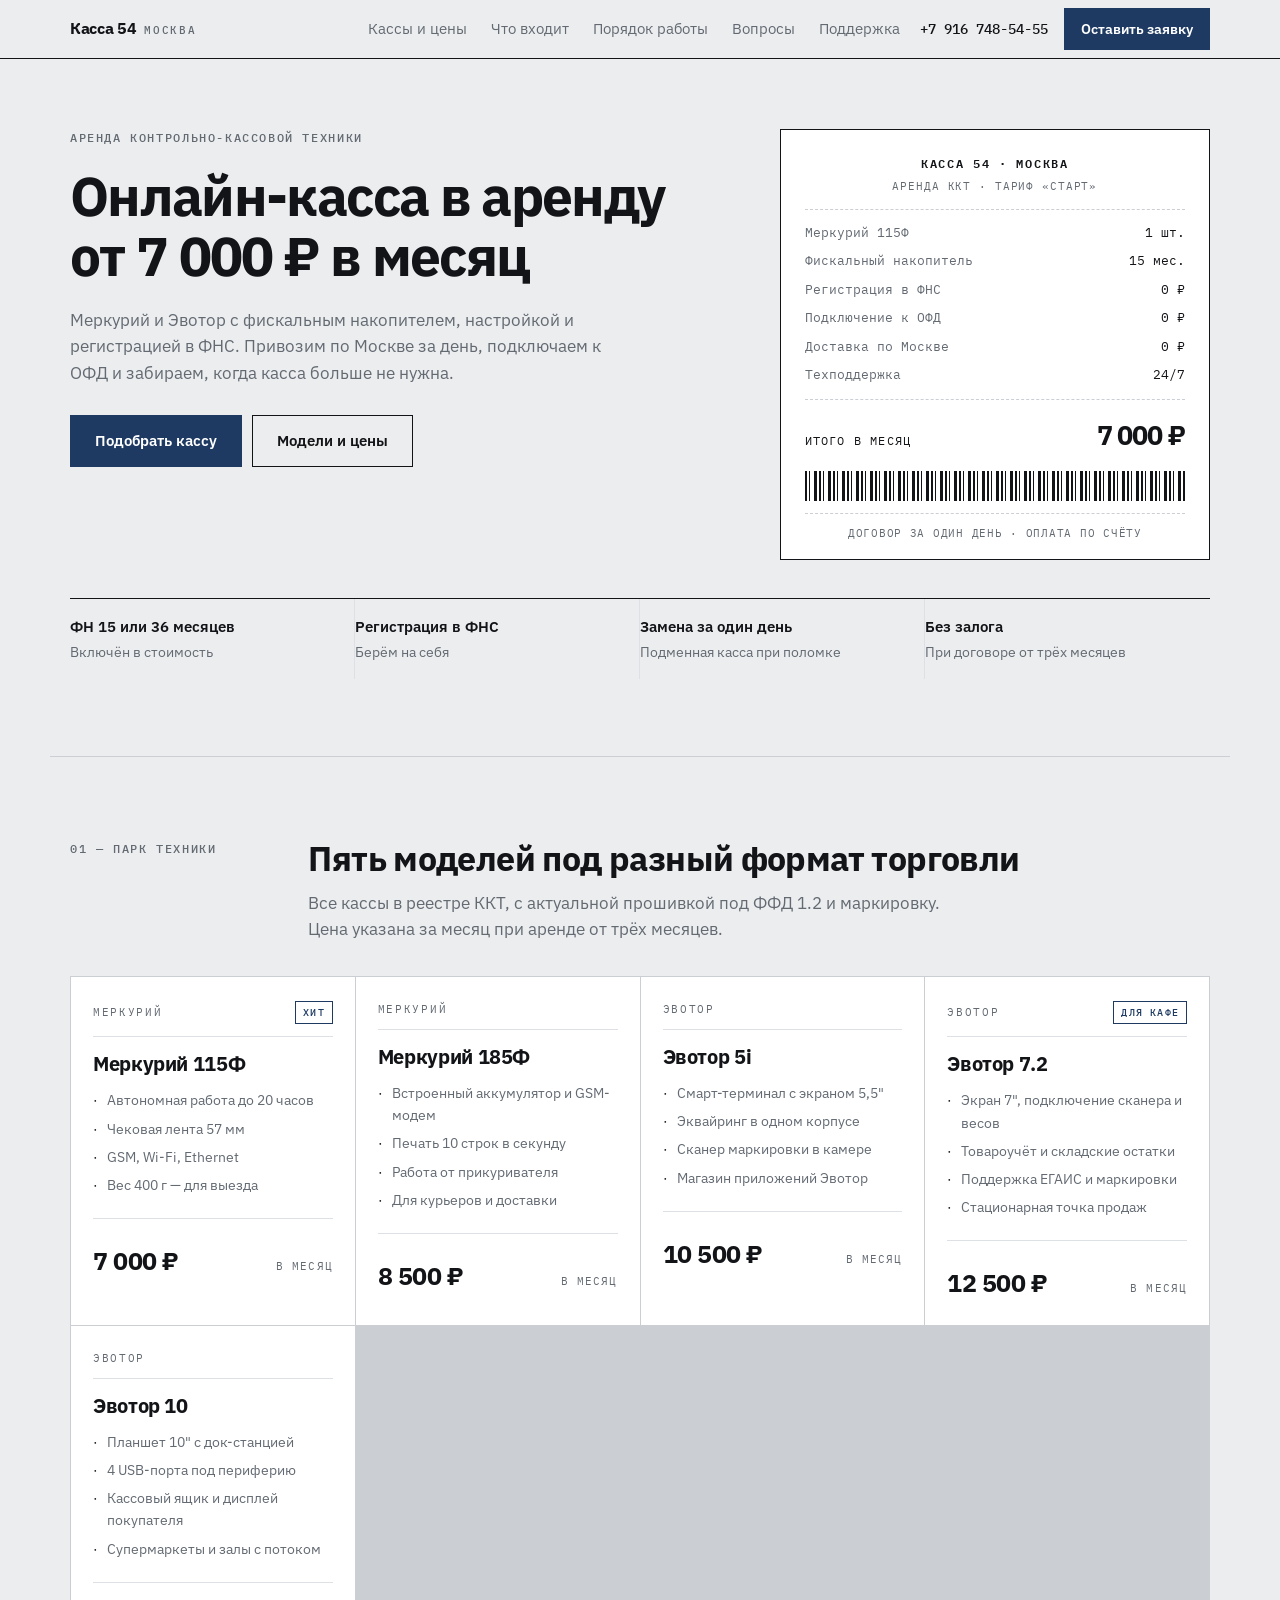
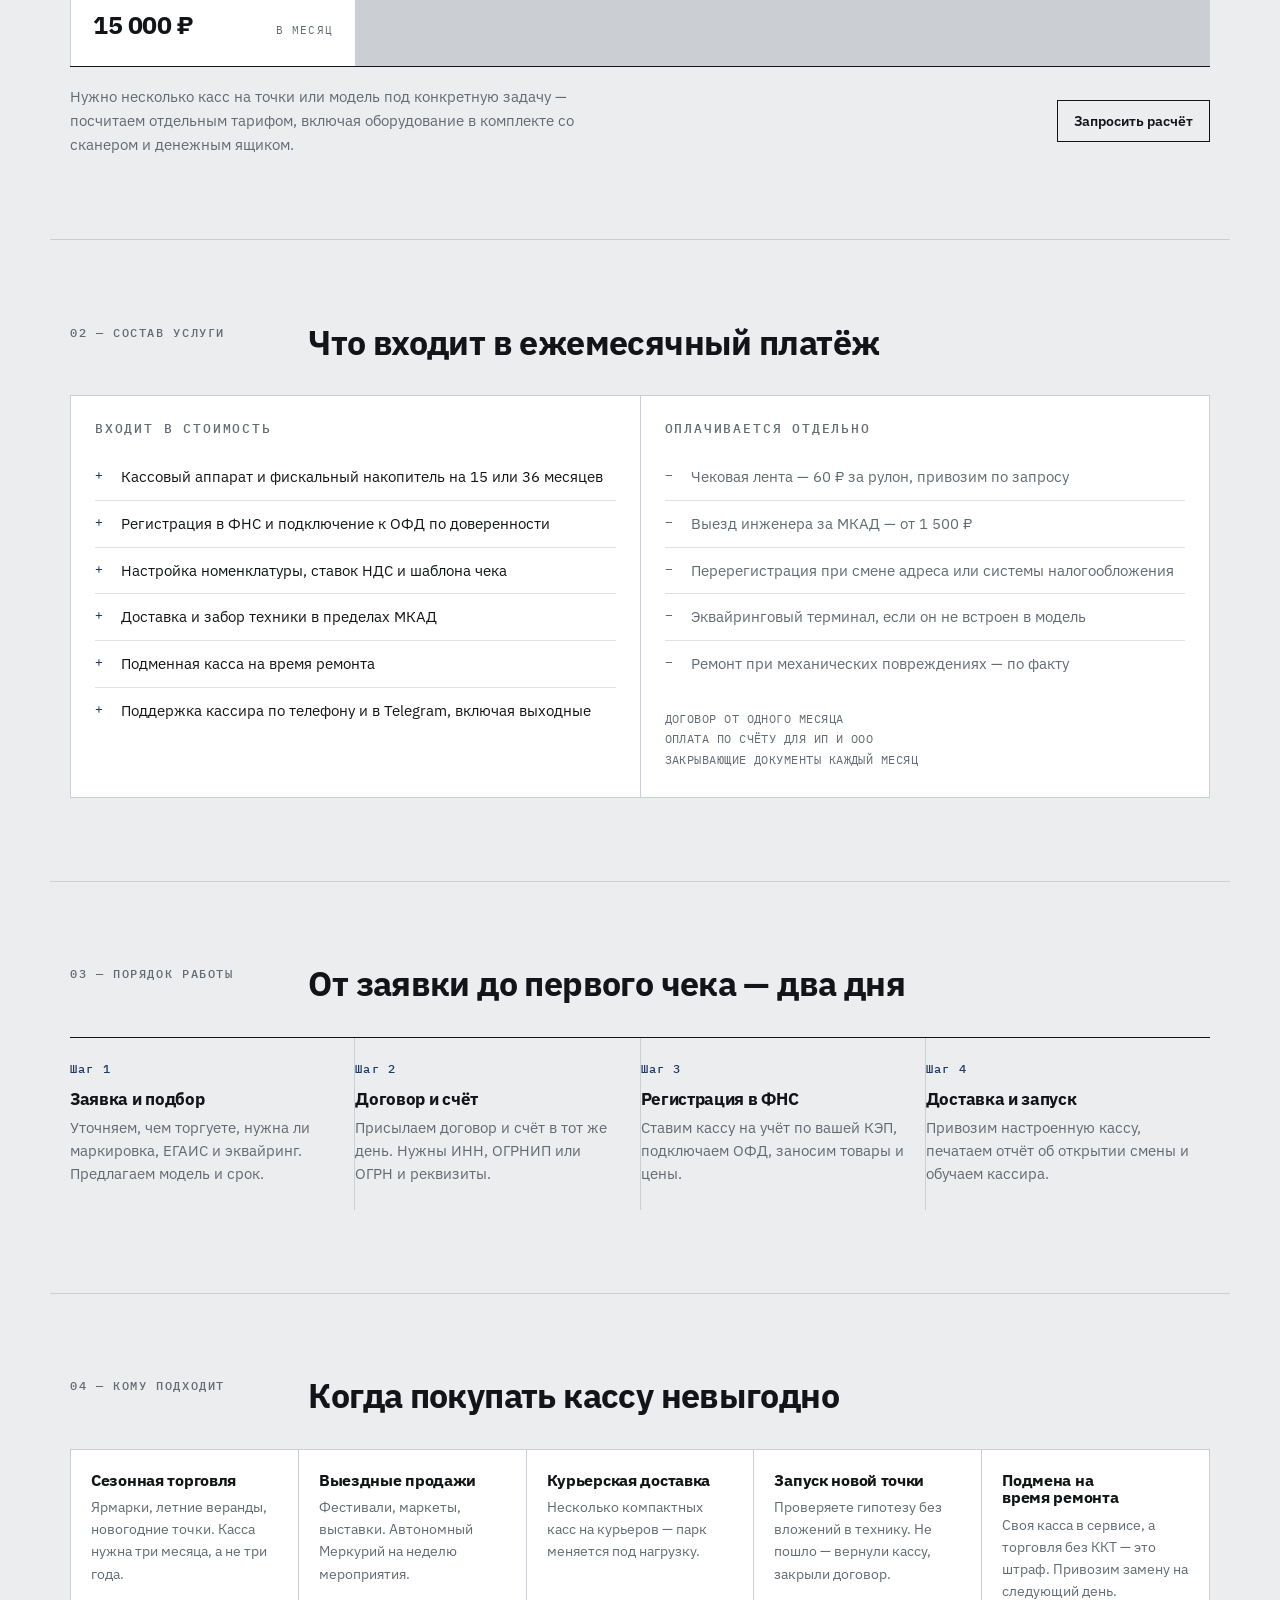
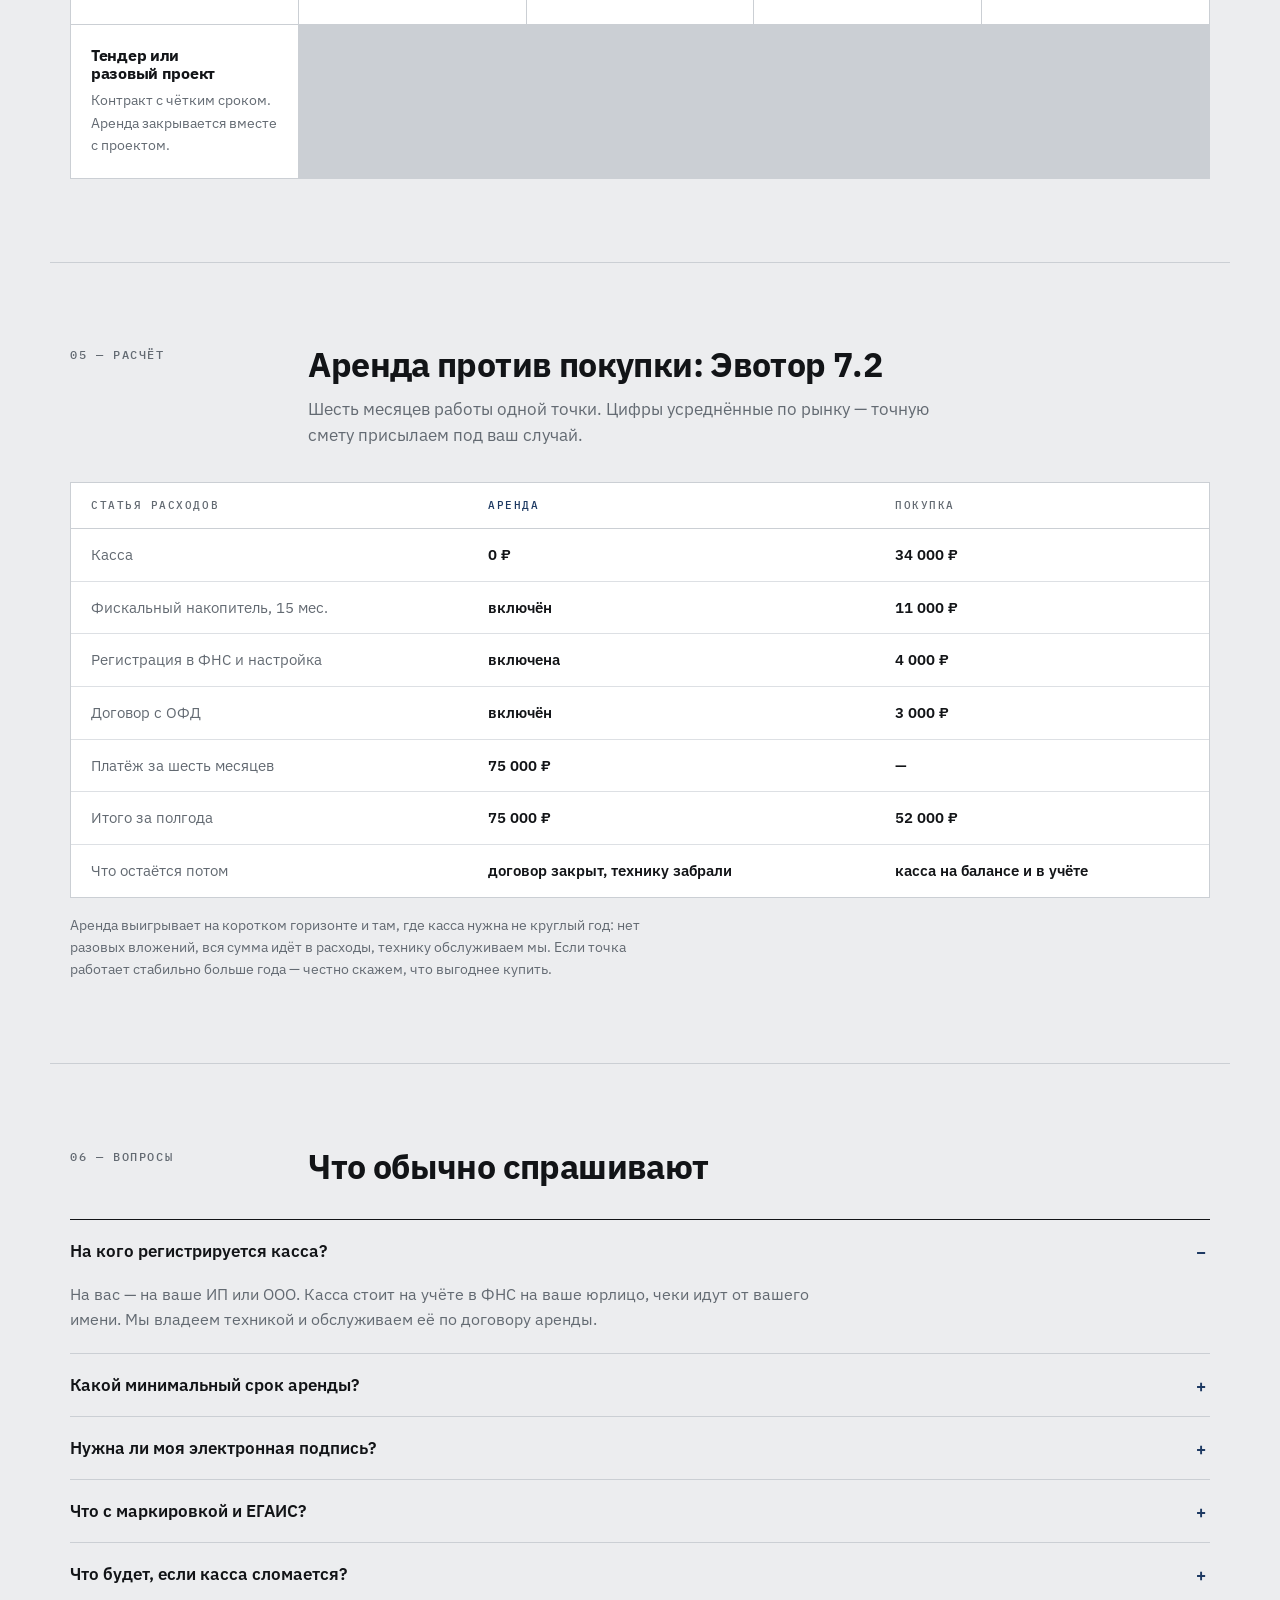
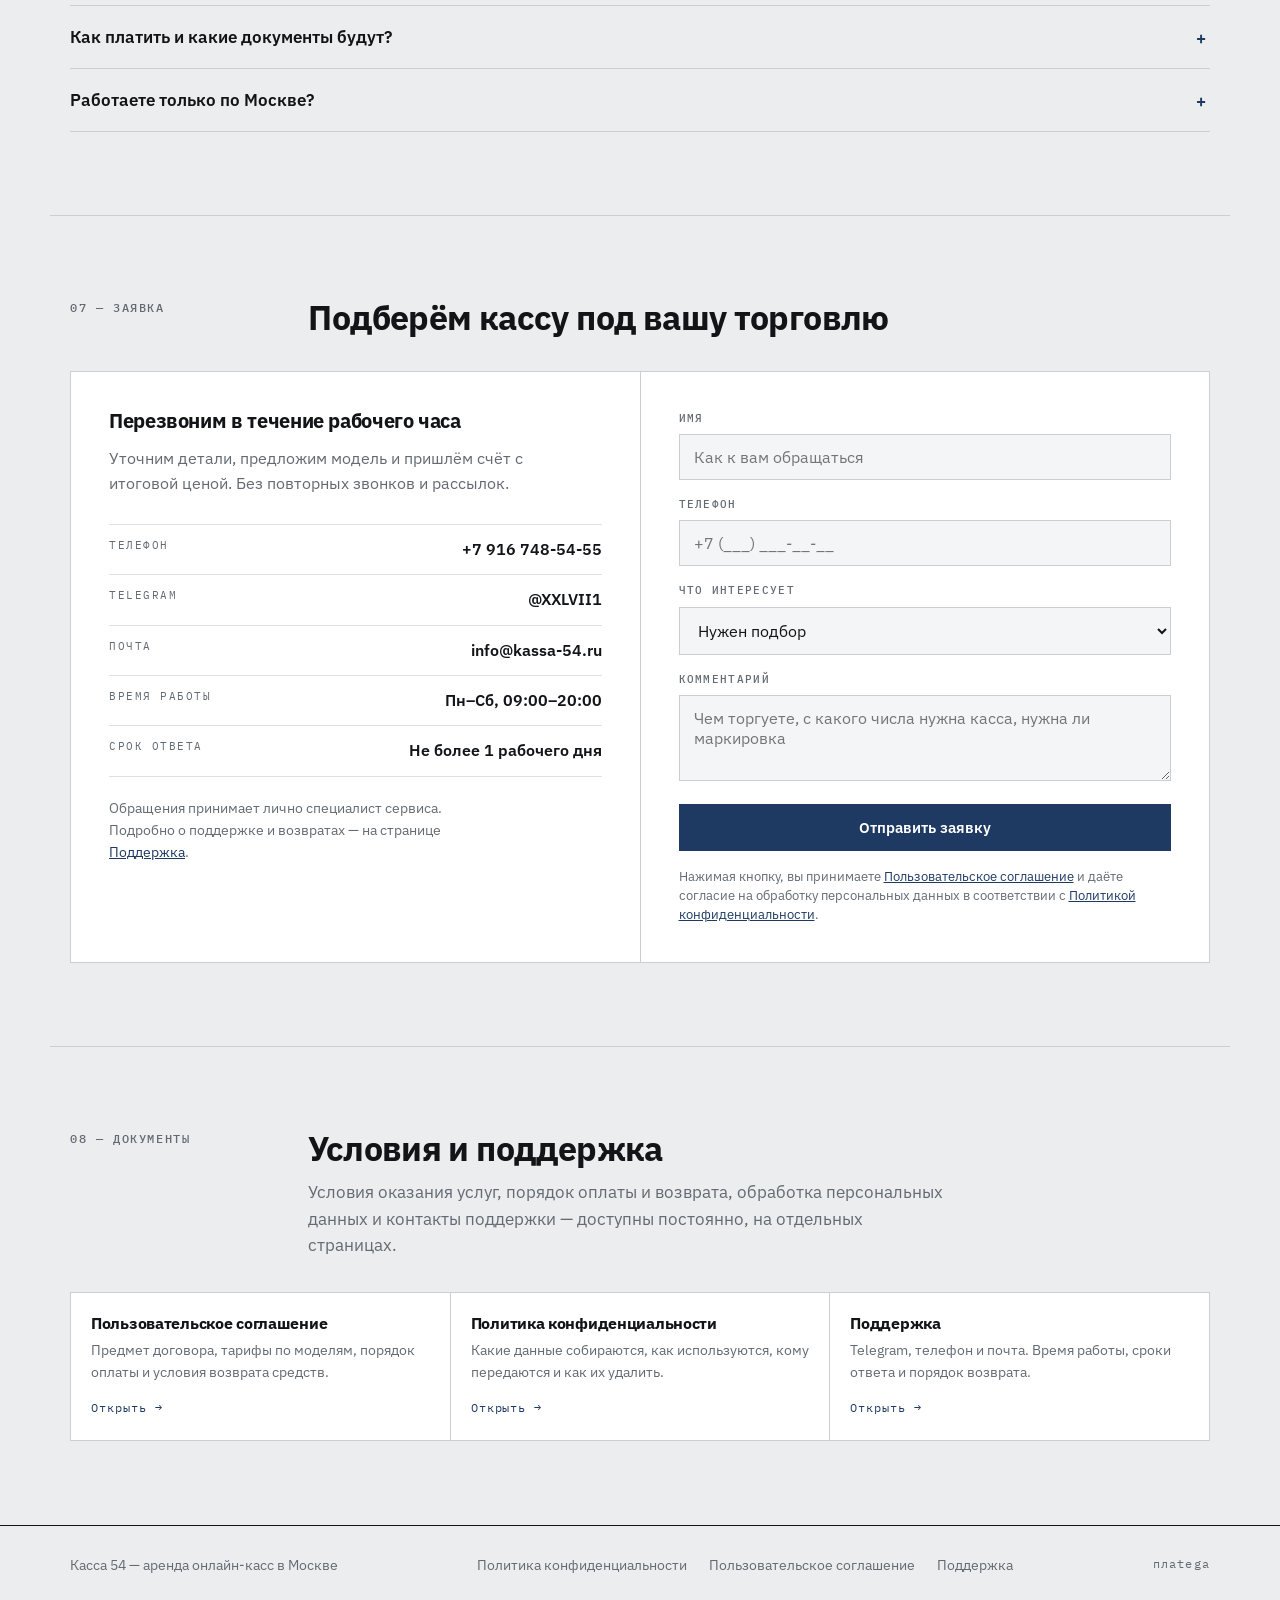
==== commit 8b705c62: "Добавить правовые документы, страницу поддержки и кодовое слово - Политика конфиденциальности (priva" ====
--- a/index.html
+++ b/index.html
@@ -205,6 +205,12 @@
 .ftr-in{display:flex; flex-wrap:wrap; gap:12px 28px; align-items:center; justify-content:space-between}
 .ftr a{text-decoration:none}
 .ftr a:hover{color:var(--ink)}
+.ftr-links{display:flex; flex-wrap:wrap; gap:8px 22px}
+.code{font-family:var(--mono); font-size:12px; letter-spacing:.1em; color:var(--muted)}
+.doclink{display:flex; flex-direction:column; text-decoration:none}
+.doclink .go{margin-top:auto; padding-top:16px; font-family:var(--mono); font-size:12px; letter-spacing:.08em; color:var(--accent)}
+.doclink:hover h3{color:var(--accent)}
+.agree a{color:var(--accent)}
 </style>
 </head>
 <body>
@@ -218,6 +224,7 @@
       <a href="#included">Что входит</a>
       <a href="#how">Порядок работы</a>
       <a href="#faq">Вопросы</a>
+      <a href="/support.html">Поддержка</a>
     </nav>
     <div class="hdr-cta">
       <a class="hdr-tel" href="tel:+79167485455">+7 916 748-54-55</a>
@@ -512,7 +519,9 @@
           <li><span class="k">Telegram</span><span class="v">@XXLVII1</span></li>
           <li><span class="k">Почта</span><span class="v">info@kassa-54.ru</span></li>
           <li><span class="k">Время работы</span><span class="v">Пн–Сб, 09:00–20:00</span></li>
-        </ul>
+          <li><span class="k">Срок ответа</span><span class="v">Не более 1 рабочего дня</span></li>
+        </ul>
+        <p style="margin-top:20px; font-size:14px; color:var(--muted)">Обращения принимает лично специалист сервиса. Подробно о поддержке и возвратах — на странице <a href="/support.html" style="color:var(--accent)">Поддержка</a>.</p>
       </div>
 
       <div class="cta-right">
@@ -542,7 +551,7 @@
             <textarea id="f-comment" name="comment" rows="3" placeholder="Чем торгуете, с какого числа нужна касса, нужна ли маркировка"></textarea>
           </div>
           <button class="btn btn-primary" type="submit">Отправить заявку</button>
-          <p class="agree">Нажимая кнопку, вы соглашаетесь на обработку персональных данных.</p>
+          <p class="agree">Нажимая кнопку, вы принимаете <a href="/terms.html">Пользовательское соглашение</a> и даёте согласие на обработку персональных данных в соответствии с <a href="/privacy.html">Политикой конфиденциальности</a>.</p>
         </form>
         <div class="sent" id="sent" hidden>
           <b>Заявка принята</b>
@@ -551,12 +560,46 @@
       </div>
     </div>
   </section>
+
+  <!-- DOCS -->
+  <section class="wrap sec" id="docs">
+    <div class="sec-head">
+      <p class="eyebrow">08 — Документы</p>
+      <div>
+        <h2>Условия и поддержка</h2>
+        <p class="lede">Условия оказания услуг, порядок оплаты и возврата, обработка персональных данных и контакты поддержки — доступны постоянно, на отдельных страницах.</p>
+      </div>
+    </div>
+
+    <div class="cases">
+      <a class="case doclink" href="/terms.html">
+        <h3>Пользовательское соглашение</h3>
+        <p>Предмет договора, тарифы по моделям, порядок оплаты и условия возврата средств.</p>
+        <span class="go">Открыть →</span>
+      </a>
+      <a class="case doclink" href="/privacy.html">
+        <h3>Политика конфиденциальности</h3>
+        <p>Какие данные собираются, как используются, кому передаются и как их удалить.</p>
+        <span class="go">Открыть →</span>
+      </a>
+      <a class="case doclink" href="/support.html">
+        <h3>Поддержка</h3>
+        <p>Telegram, телефон и почта. Время работы, сроки ответа и порядок возврата.</p>
+        <span class="go">Открыть →</span>
+      </a>
+    </div>
+  </section>
 </main>
 
 <footer class="ftr">
   <div class="wrap ftr-in">
     <span>Касса 54 — аренда онлайн-касс в Москве</span>
-    <a href="#top">Наверх</a>
+    <span class="ftr-links">
+      <a href="/privacy.html">Политика конфиденциальности</a>
+      <a href="/terms.html">Пользовательское соглашение</a>
+      <a href="/support.html">Поддержка</a>
+    </span>
+    <span class="code">плаtega</span>
   </div>
 </footer>
 
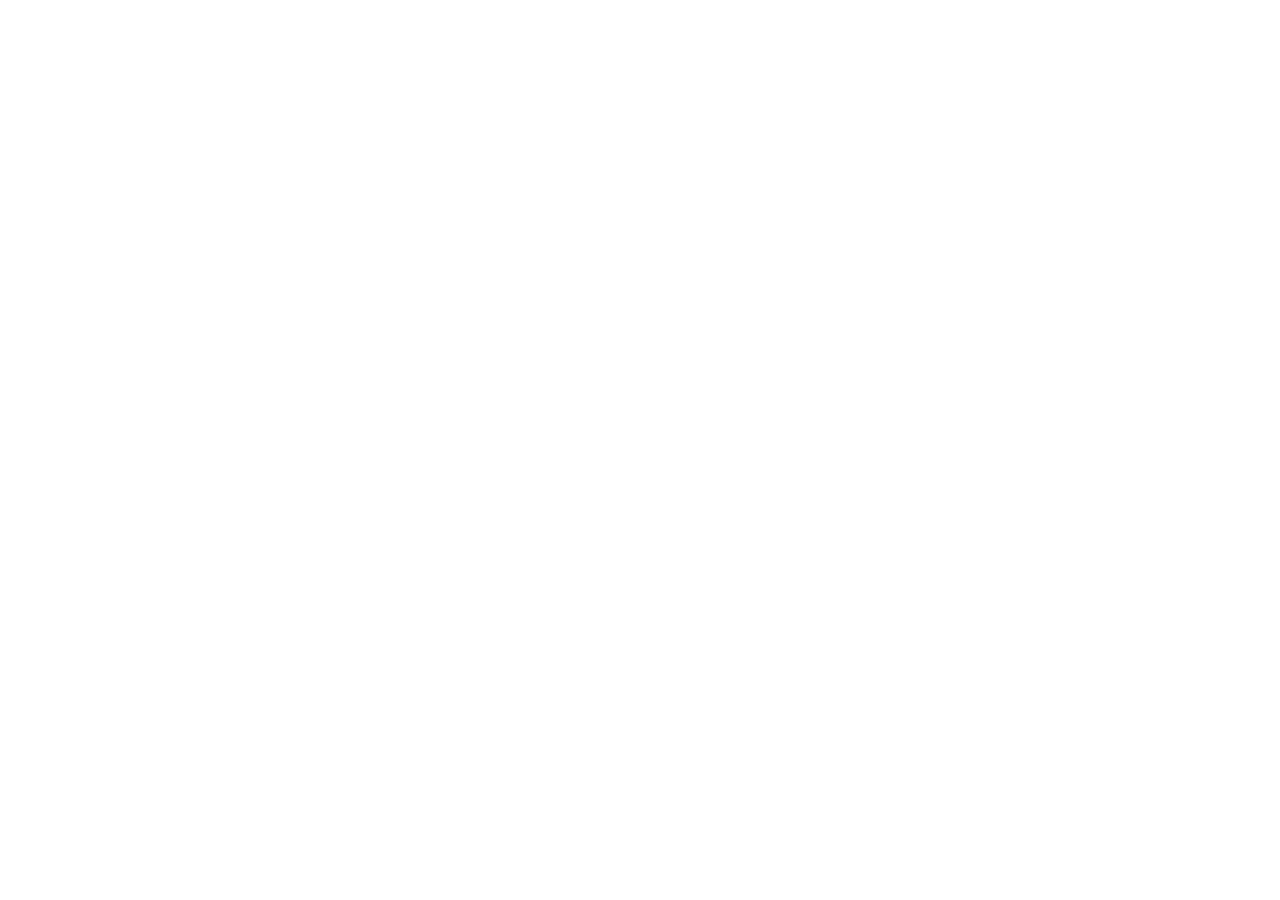
==== commit 4fac622f: "Защита сайта: CSP, referrer-policy, принудительный переход на HTTPS, страница 404 Co-Authored-By: Cl" ====
--- a/index.html
+++ b/index.html
@@ -2,6 +2,9 @@
 <html lang="ru">
 <head>
 <meta charset="utf-8">
+<meta http-equiv="Content-Security-Policy" content="default-src 'self'; style-src 'self' 'unsafe-inline' https://fonts.googleapis.com; font-src 'self' https://fonts.gstatic.com; script-src 'self' 'unsafe-inline'; img-src 'self' data:; connect-src 'self'; form-action 'none'; base-uri 'self'; object-src 'none'; frame-src 'none'; upgrade-insecure-requests">
+<meta name="referrer" content="strict-origin-when-cross-origin">
+<script>(function(){if(location.protocol==='http:'&&location.hostname.indexOf('.')>-1){location.replace('https://'+location.host+location.pathname+location.search+location.hash);}})();</script>
 <meta name="viewport" content="width=device-width, initial-scale=1">
 <meta name="description" content="Аренда онлайн-касс в Москве: Меркурий и Эвотор от 7 000 ₽ в месяц. Фискальный накопитель, регистрация в ФНС и подключение к ОФД включены.">
 <meta property="og:title" content="Касса 54 — аренда онлайн-касс в Москве">
